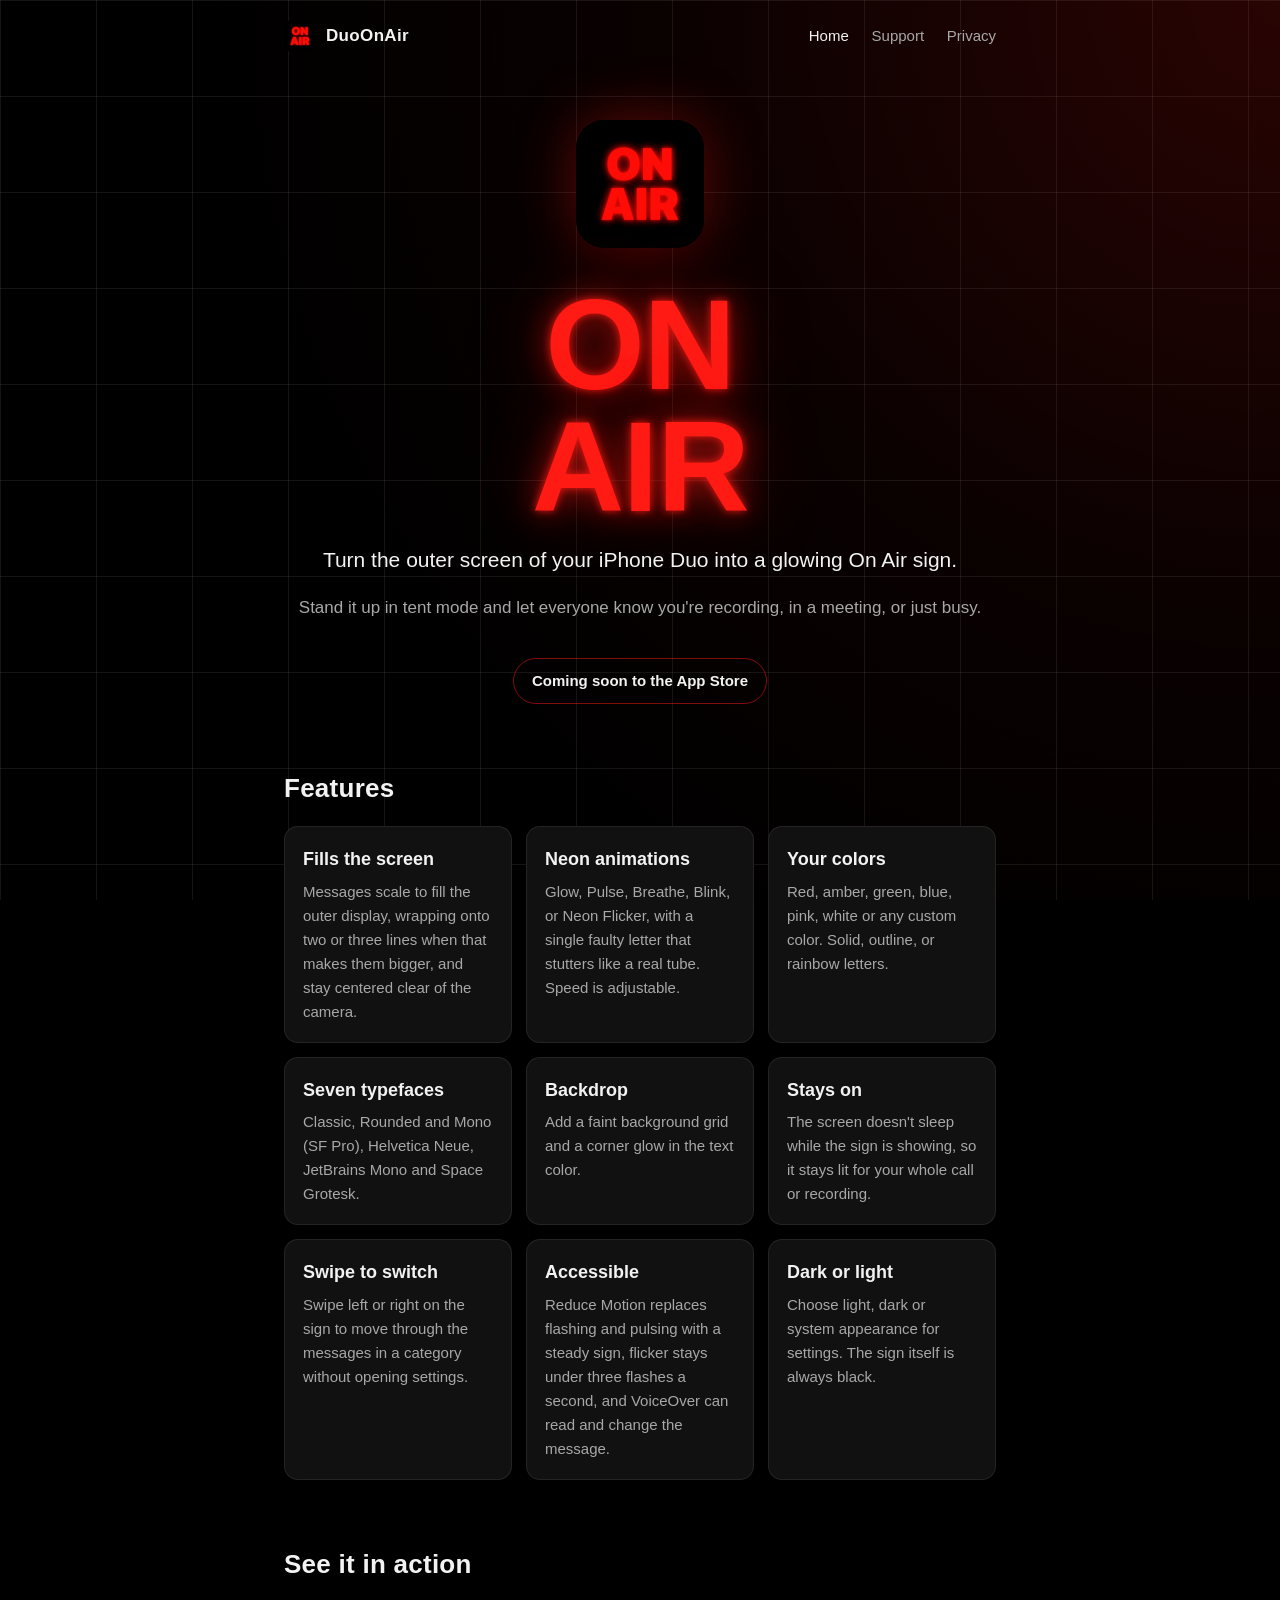
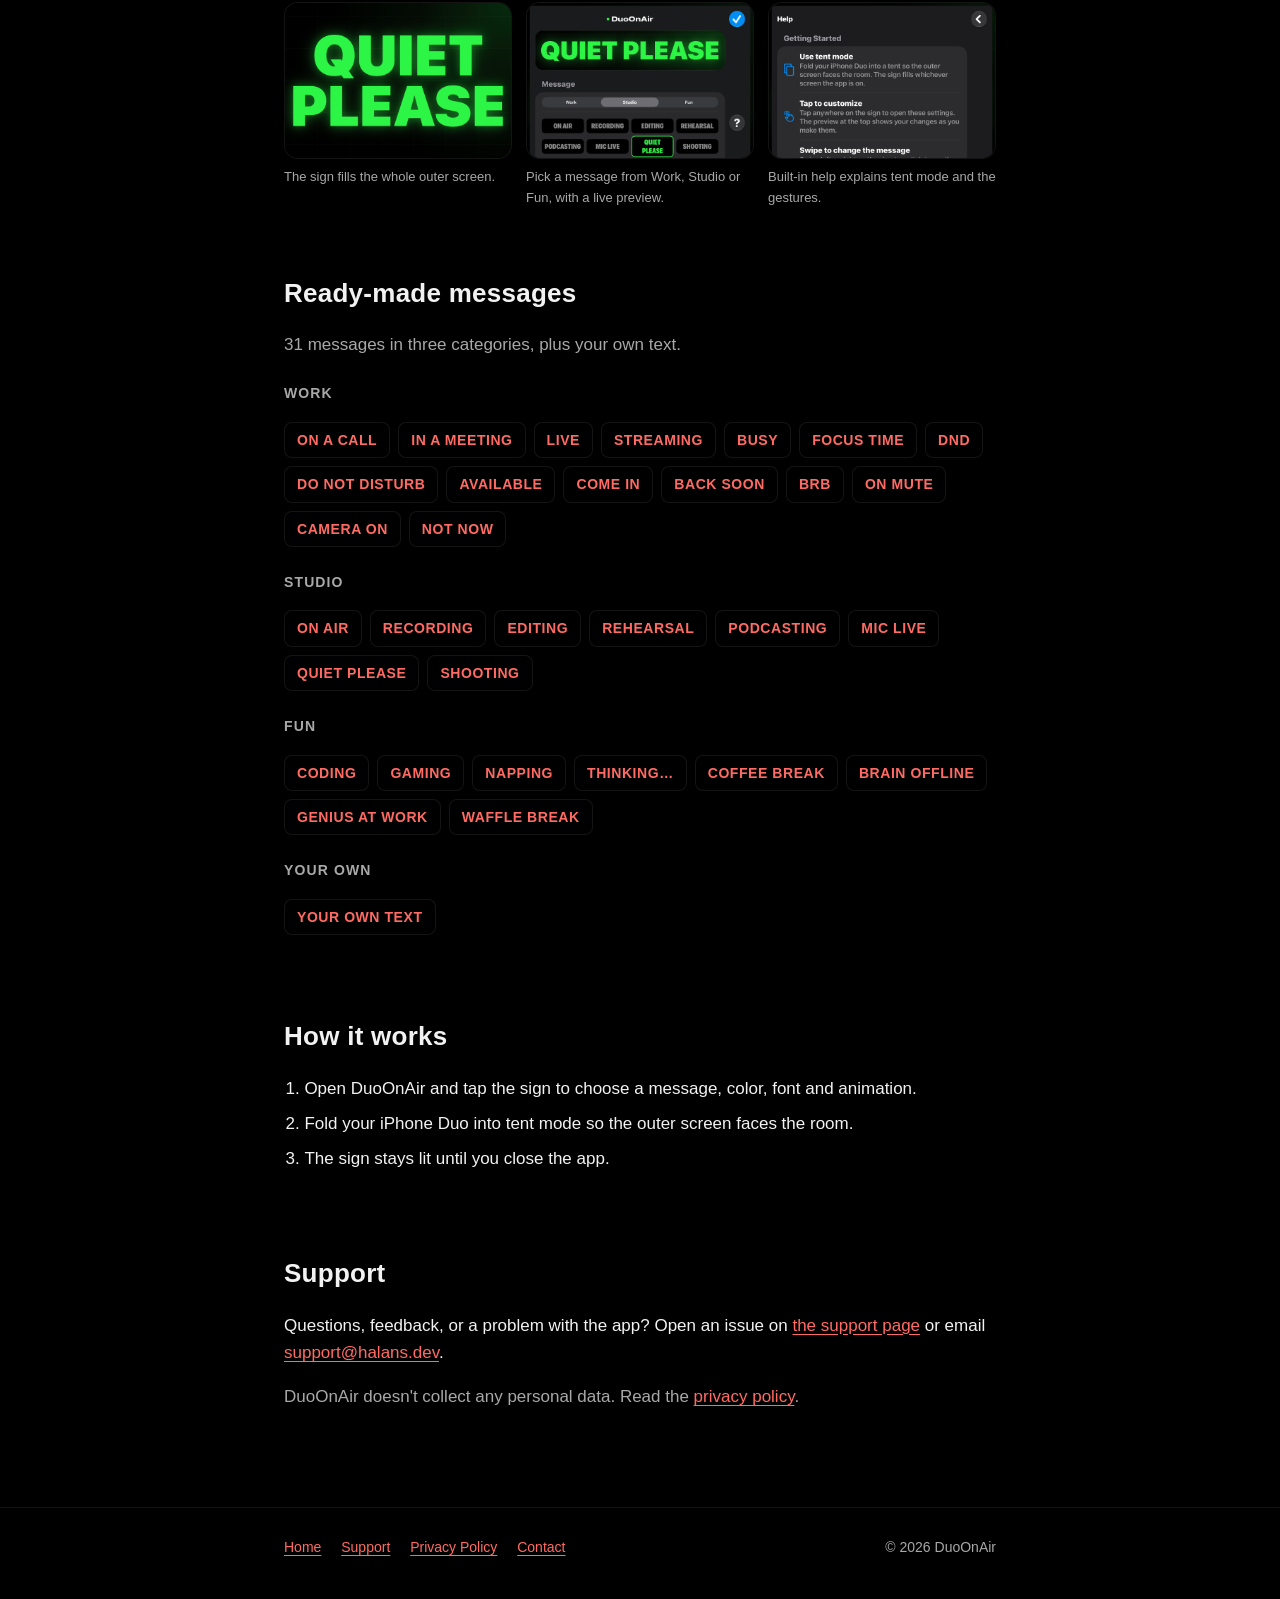
==== index.html @ 3739d33f "Implement lightbox feature for screenshot previews and enhance screenshot display with buttons" ====
<!doctype html>
<html lang="en">
<head>
  <meta charset="utf-8">
  <meta name="viewport" content="width=device-width, initial-scale=1">
  <title>DuoOnAir — An On Air sign for iPhone Duo</title>
  <meta name="description" content="DuoOnAir turns the outer screen of iPhone Duo into a glowing On Air sign. Stand it up in tent mode and let people know you're recording, in a meeting, or busy.">
  <meta name="theme-color" content="#000000">
  <link rel="icon" type="image/png" href="assets/favicon.png">
  <link rel="apple-touch-icon" href="assets/apple-touch-icon.png">
  <link rel="stylesheet" href="assets/style.css">
</head>
<body>
  <header class="site-header">
    <div class="wrap">
      <a class="brand" href="./"><img src="assets/favicon.png" alt="" width="32" height="32">DuoOnAir</a>
      <nav aria-label="Main">
        <a href="./" aria-current="page">Home</a>
        <a href="support.html">Support</a>
        <a href="privacy.html">Privacy</a>
      </nav>
    </div>
  </header>

  <main>
    <div class="wrap">
      <section class="hero">
        <img class="app-icon" src="assets/icon-512.png" alt="DuoOnAir app icon" width="128" height="128">
        <h1 class="neon" aria-label="On Air">ON<br>AIR</h1>
        <p class="tagline">Turn the outer screen of your iPhone Duo into a glowing On Air sign.</p>
        <p class="subtle">Stand it up in tent mode and let everyone know you're recording, in a meeting, or just busy.</p>
        <span class="badge">Coming soon to the App Store</span>
      </section>

      <section aria-labelledby="features">
        <h2 id="features">Features</h2>
        <ul class="features">
          <li>
            <h3>Fills the screen</h3>
            <p>Messages scale to fill the outer display, wrapping onto two or three lines when that makes them bigger, and stay centered clear of the camera.</p>
          </li>
          <li>
            <h3>Neon animations</h3>
            <p>Glow, Pulse, Breathe, Blink, or Neon Flicker, with a single faulty letter that stutters like a real tube. Speed is adjustable.</p>
          </li>
          <li>
            <h3>Your colors</h3>
            <p>Red, amber, green, blue, pink, white or any custom color. Solid, outline, or rainbow letters.</p>
          </li>
          <li>
            <h3>Seven typefaces</h3>
            <p>Classic, Rounded and Mono (SF Pro), Helvetica Neue, JetBrains Mono and Space Grotesk.</p>
          </li>
          <li>
            <h3>Backdrop</h3>
            <p>Add a faint background grid and a corner glow in the text color.</p>
          </li>
          <li>
            <h3>Stays on</h3>
            <p>The screen doesn't sleep while the sign is showing, so it stays lit for your whole call or recording.</p>
          </li>
          <li>
            <h3>Swipe to switch</h3>
            <p>Swipe left or right on the sign to move through the messages in a category without opening settings.</p>
          </li>
          <li>
            <h3>Accessible</h3>
            <p>Reduce Motion replaces flashing and pulsing with a steady sign, flicker stays under three flashes a second, and VoiceOver can read and change the message.</p>
          </li>
          <li>
            <h3>Dark or light</h3>
            <p>Choose light, dark or system appearance for settings. The sign itself is always black.</p>
          </li>
        </ul>
      </section>

      <section aria-labelledby="screenshots">
        <h2 id="screenshots">See it in action</h2>
        <div class="shots">
          <figure>
            <button type="button" class="shot-btn" aria-label="Enlarge screenshot"><img src="assets/screenshot-sign.jpg" alt="The QUIET PLEASE message in glowing green letters on a black screen with a faint grid, filling the whole display." width="1280" height="880"></button>
            <figcaption>The sign fills the whole outer screen.</figcaption>
          </figure>
          <figure>
            <button type="button" class="shot-btn" aria-label="Enlarge screenshot"><img src="assets/screenshot-settings.jpg" alt="The DuoOnAir settings sheet with a live preview of QUIET PLEASE and the Work, Studio and Fun message categories." width="1280" height="880" loading="lazy"></button>
            <figcaption>Pick a message from Work, Studio or Fun, with a live preview.</figcaption>
          </figure>
          <figure>
            <button type="button" class="shot-btn" aria-label="Enlarge screenshot"><img src="assets/screenshot-help.jpg" alt="The DuoOnAir Help screen explaining tent mode, tap to customize, and swipe to change the message." width="1280" height="880" loading="lazy"></button>
            <figcaption>Built-in help explains tent mode and the gestures.</figcaption>
          </figure>
        </div>
      </section>

      <section aria-labelledby="messages">
        <h2 id="messages">Ready-made messages</h2>
        <p class="subtle">31 messages in three categories, plus your own text.</p>

        <h3 class="msg-group">Work</h3>
        <ul class="messages">
          <li>ON A CALL</li><li>IN A MEETING</li><li>LIVE</li><li>STREAMING</li><li>BUSY</li><li>FOCUS TIME</li><li>DND</li><li>DO NOT DISTURB</li><li>AVAILABLE</li><li>COME IN</li><li>BACK SOON</li><li>BRB</li><li>ON MUTE</li><li>CAMERA ON</li><li>NOT NOW</li>
        </ul>

        <h3 class="msg-group">Studio</h3>
        <ul class="messages">
          <li>ON AIR</li><li>RECORDING</li><li>EDITING</li><li>REHEARSAL</li><li>PODCASTING</li><li>MIC LIVE</li><li>QUIET PLEASE</li><li>SHOOTING</li>
        </ul>

        <h3 class="msg-group">Fun</h3>
        <ul class="messages">
          <li>CODING</li><li>GAMING</li><li>NAPPING</li><li>THINKING…</li><li>COFFEE BREAK</li><li>BRAIN OFFLINE</li><li>GENIUS AT WORK</li><li>WAFFLE BREAK</li>
        </ul>

        <h3 class="msg-group">Your own</h3>
        <ul class="messages">
          <li>YOUR OWN TEXT</li>
        </ul>
      </section>

      <section aria-labelledby="how">
        <h2 id="how">How it works</h2>
        <ol class="steps">
          <li>Open DuoOnAir and tap the sign to choose a message, color, font and animation.</li>
          <li>Fold your iPhone Duo into tent mode so the outer screen faces the room.</li>
          <li>The sign stays lit until you close the app.</li>
        </ol>
      </section>

      <section aria-labelledby="support">
        <h2 id="support">Support</h2>
        <p>Questions, feedback, or a problem with the app? Open an issue on <a href="support.html">the support page</a> or email <a href="mailto:support@halans.dev">support@halans.dev</a>.</p>
        <p class="subtle">DuoOnAir doesn't collect any personal data. Read the <a href="privacy.html">privacy policy</a>.</p>
      </section>
    </div>
  </main>

  <footer class="site-footer">
    <div class="wrap">
      <nav aria-label="Footer">
        <a href="./">Home</a>
        <a href="support.html">Support</a>
        <a href="privacy.html">Privacy Policy</a>
        <a href="mailto:support@halans.dev">Contact</a>
      </nav>
      <span>© 2026 DuoOnAir</span>
    </div>
  </footer>

  <dialog class="lightbox" aria-label="Screenshot preview">
    <button type="button" class="lightbox-close" aria-label="Close">&times;</button>
    <img src="" alt="">
    <p class="lightbox-caption"></p>
  </dialog>
  <script>
    (function () {
      var dlg = document.querySelector('.lightbox');
      if (!dlg || !dlg.showModal) return;
      var big = dlg.querySelector('img'), cap = dlg.querySelector('.lightbox-caption');
      document.querySelectorAll('.shot-btn').forEach(function (btn) {
        btn.addEventListener('click', function () {
          var img = btn.querySelector('img'), fc = btn.parentNode.querySelector('figcaption');
          big.src = img.currentSrc || img.src;
          big.alt = img.alt;
          cap.textContent = fc ? fc.textContent : '';
          dlg.showModal();
        });
      });
      // Click anywhere (backdrop, image, or close button) to dismiss; Esc works natively.
      dlg.addEventListener('click', function () { dlg.close(); });
    })();
  </script>
</body>
</html>
---- assets/style.css ----
/* DuoOnAir website — mirrors the app: true black, neon red, faint grid. */

:root {
  --red: #ff1a14;
  --red-soft: #ff6b63;       /* Higher-contrast red for links and small text */
  --text: #f2f2f2;
  --text-dim: #a8a8a8;
  --panel: #111;
  --line: rgba(255, 255, 255, 0.08);
  --max: 760px;
  color-scheme: dark;
}

* { box-sizing: border-box; }

html { -webkit-text-size-adjust: 100%; }

body {
  margin: 0;
  background-color: #000;
  /* Faint 96px grid plus a subtle red glow from the top-right corner. */
  background-image:
    radial-gradient(circle at 100% 0%, rgba(255, 26, 20, 0.16), rgba(255, 26, 20, 0.04) 40%, transparent 70%),
    linear-gradient(var(--line) 1px, transparent 1px),
    linear-gradient(90deg, var(--line) 1px, transparent 1px);
  background-size: 100% 100%, 96px 96px, 96px 96px;
  background-attachment: fixed;
  color: var(--text);
  font: 17px/1.6 -apple-system, BlinkMacSystemFont, "SF Pro Text", "Helvetica Neue", Helvetica, Arial, sans-serif;
}

a { color: var(--red-soft); text-underline-offset: 3px; }
a:hover { color: #fff; }
a:focus-visible { outline: 2px solid var(--red-soft); outline-offset: 3px; border-radius: 4px; }

.wrap { max-width: var(--max); margin: 0 auto; padding: 0 24px; }

/* Header */
.site-header { padding: 20px 0; }
.site-header .wrap { display: flex; align-items: center; justify-content: space-between; gap: 16px; }
.brand { display: flex; align-items: center; gap: 10px; color: var(--text); text-decoration: none; font-weight: 700; letter-spacing: 0.02em; }
.brand img { width: 32px; height: 32px; border-radius: 8px; }
.site-header nav a { margin-left: 18px; color: var(--text-dim); text-decoration: none; font-size: 15px; }
.site-header nav a:hover, .site-header nav a[aria-current="page"] { color: var(--text); }

/* Hero */
.hero { text-align: center; padding: 48px 0 32px; }
.hero .app-icon { width: 128px; height: 128px; border-radius: 28px; box-shadow: 0 0 60px rgba(255, 26, 20, 0.35); }
.neon {
  margin: 28px 0 8px;
  font-size: clamp(64px, 16vw, 128px);
  line-height: 0.95;
  font-weight: 900;
  letter-spacing: -0.01em;
  color: var(--red);
  text-shadow: 0 0 8px rgba(255, 26, 20, 0.9), 0 0 32px rgba(255, 26, 20, 0.6), 0 0 80px rgba(255, 26, 20, 0.35);
  animation: glow 4s ease-in-out infinite;
}
@keyframes glow {
  0%, 100% { text-shadow: 0 0 8px rgba(255, 26, 20, 0.9), 0 0 32px rgba(255, 26, 20, 0.6), 0 0 80px rgba(255, 26, 20, 0.35); }
  50% { text-shadow: 0 0 4px rgba(255, 26, 20, 0.7), 0 0 16px rgba(255, 26, 20, 0.35), 0 0 40px rgba(255, 26, 20, 0.15); }
}
@media (prefers-reduced-motion: reduce) { .neon { animation: none; } }

.tagline { font-size: 21px; color: var(--text); margin: 16px auto 8px; max-width: 34em; }
.subtle { color: var(--text-dim); }

.badge {
  display: inline-block; margin-top: 20px; padding: 10px 18px;
  border: 1px solid rgba(255, 26, 20, 0.5); border-radius: 999px;
  color: var(--text); font-weight: 600; font-size: 15px;
}

/* Sections */
section { padding: 32px 0; }
h2 { font-size: 26px; margin: 0 0 16px; letter-spacing: 0.01em; }
h3 { font-size: 18px; margin: 0 0 6px; }

.features { display: grid; grid-template-columns: repeat(auto-fit, minmax(210px, 1fr)); gap: 14px; padding: 0; margin: 0; list-style: none; }
.features li { background: var(--panel); border: 1px solid var(--line); border-radius: 14px; padding: 18px; }
.features p { margin: 0; color: var(--text-dim); font-size: 15px; }

.steps { padding-left: 1.2em; }
.steps li { margin-bottom: 8px; }

.messages { display: flex; flex-wrap: wrap; gap: 8px; padding: 0; list-style: none; }
.messages li {
  padding: 6px 12px; border-radius: 8px; background: #000; border: 1px solid var(--line);
  font-weight: 800; letter-spacing: 0.04em; font-size: 14px; color: var(--red-soft);
}

.msg-group { margin: 24px 0 10px; color: var(--text-dim); font-size: 14px; text-transform: uppercase; letter-spacing: 0.08em; }

/* Screenshots */
.shots { display: grid; grid-template-columns: repeat(3, 1fr); gap: 14px; margin: 0; }
.shots figure { margin: 0; }
.shots img { display: block; width: 100%; height: auto; border-radius: 14px; border: 1px solid var(--line); background: #000; }
.shots figcaption { margin-top: 8px; color: var(--text-dim); font-size: 13px; }
.shot-btn { display: block; width: 100%; padding: 0; margin: 0; border: 0; background: none; cursor: zoom-in; border-radius: 14px; }
.shot-btn:focus-visible { outline: 2px solid var(--red-soft); outline-offset: 3px; }
.shot-btn:hover img { border-color: rgba(255, 255, 255, 0.25); }

/* Lightbox */
.lightbox { max-width: 96vw; max-height: 96vh; padding: 0; border: 0; background: transparent; color: var(--text); text-align: center; overflow: visible; }
.lightbox::backdrop { background: rgba(0, 0, 0, 0.88); }
.lightbox img { display: block; max-width: 94vw; max-height: 82vh; width: auto; height: auto; margin: 0 auto; border-radius: 14px; border: 1px solid var(--line); cursor: zoom-out; }
.lightbox-caption { margin: 12px 0 0; color: var(--text-dim); font-size: 14px; }
.lightbox-close { position: absolute; top: -14px; right: -6px; width: 36px; height: 36px; border-radius: 50%; border: 1px solid var(--line); background: var(--panel); color: var(--text); font-size: 22px; line-height: 1; cursor: pointer; }
.lightbox-close:focus-visible { outline: 2px solid var(--red-soft); outline-offset: 2px; }
@media (max-width: 700px) { .shots { grid-template-columns: 1fr; } }

/* Privacy page */
.legal { padding-top: 24px; }
.legal h1 { font-size: 36px; margin: 8px 0 4px; }
.legal h2 { font-size: 21px; margin-top: 32px; }
.summary { background: var(--panel); border: 1px solid var(--line); border-left: 3px solid var(--red); border-radius: 10px; padding: 16px 18px; }

/* Button link */
.button {
  display: inline-block; padding: 10px 20px; border-radius: 999px;
  background: var(--red); color: #000; font-weight: 700; text-decoration: none;
}
.button:hover { background: #fff; color: #000; }
.button:focus-visible { outline: 2px solid var(--red-soft); outline-offset: 3px; }

/* Footer */
.site-footer { margin-top: 48px; padding: 28px 0 40px; border-top: 1px solid var(--line); color: var(--text-dim); font-size: 14px; }
.site-footer .wrap { display: flex; flex-wrap: wrap; justify-content: space-between; gap: 12px; }
.site-footer nav a { margin-right: 16px; }
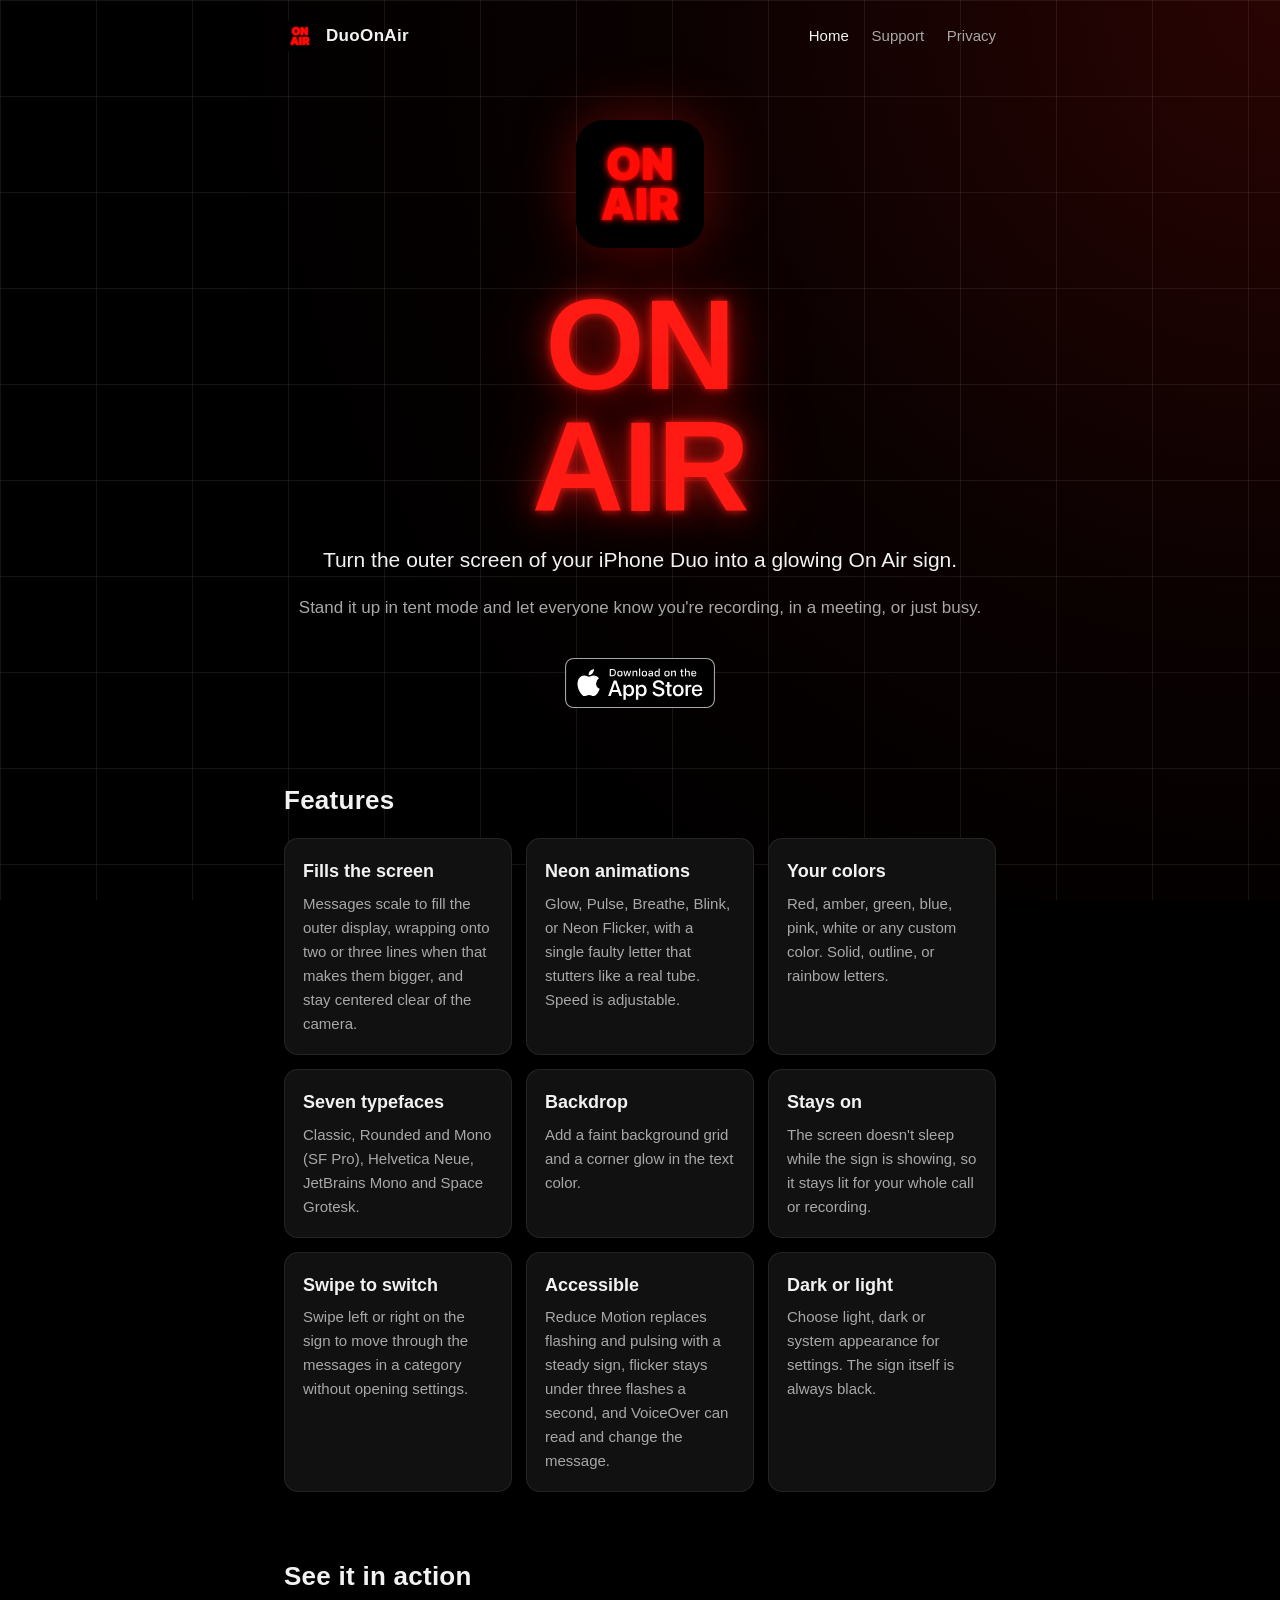
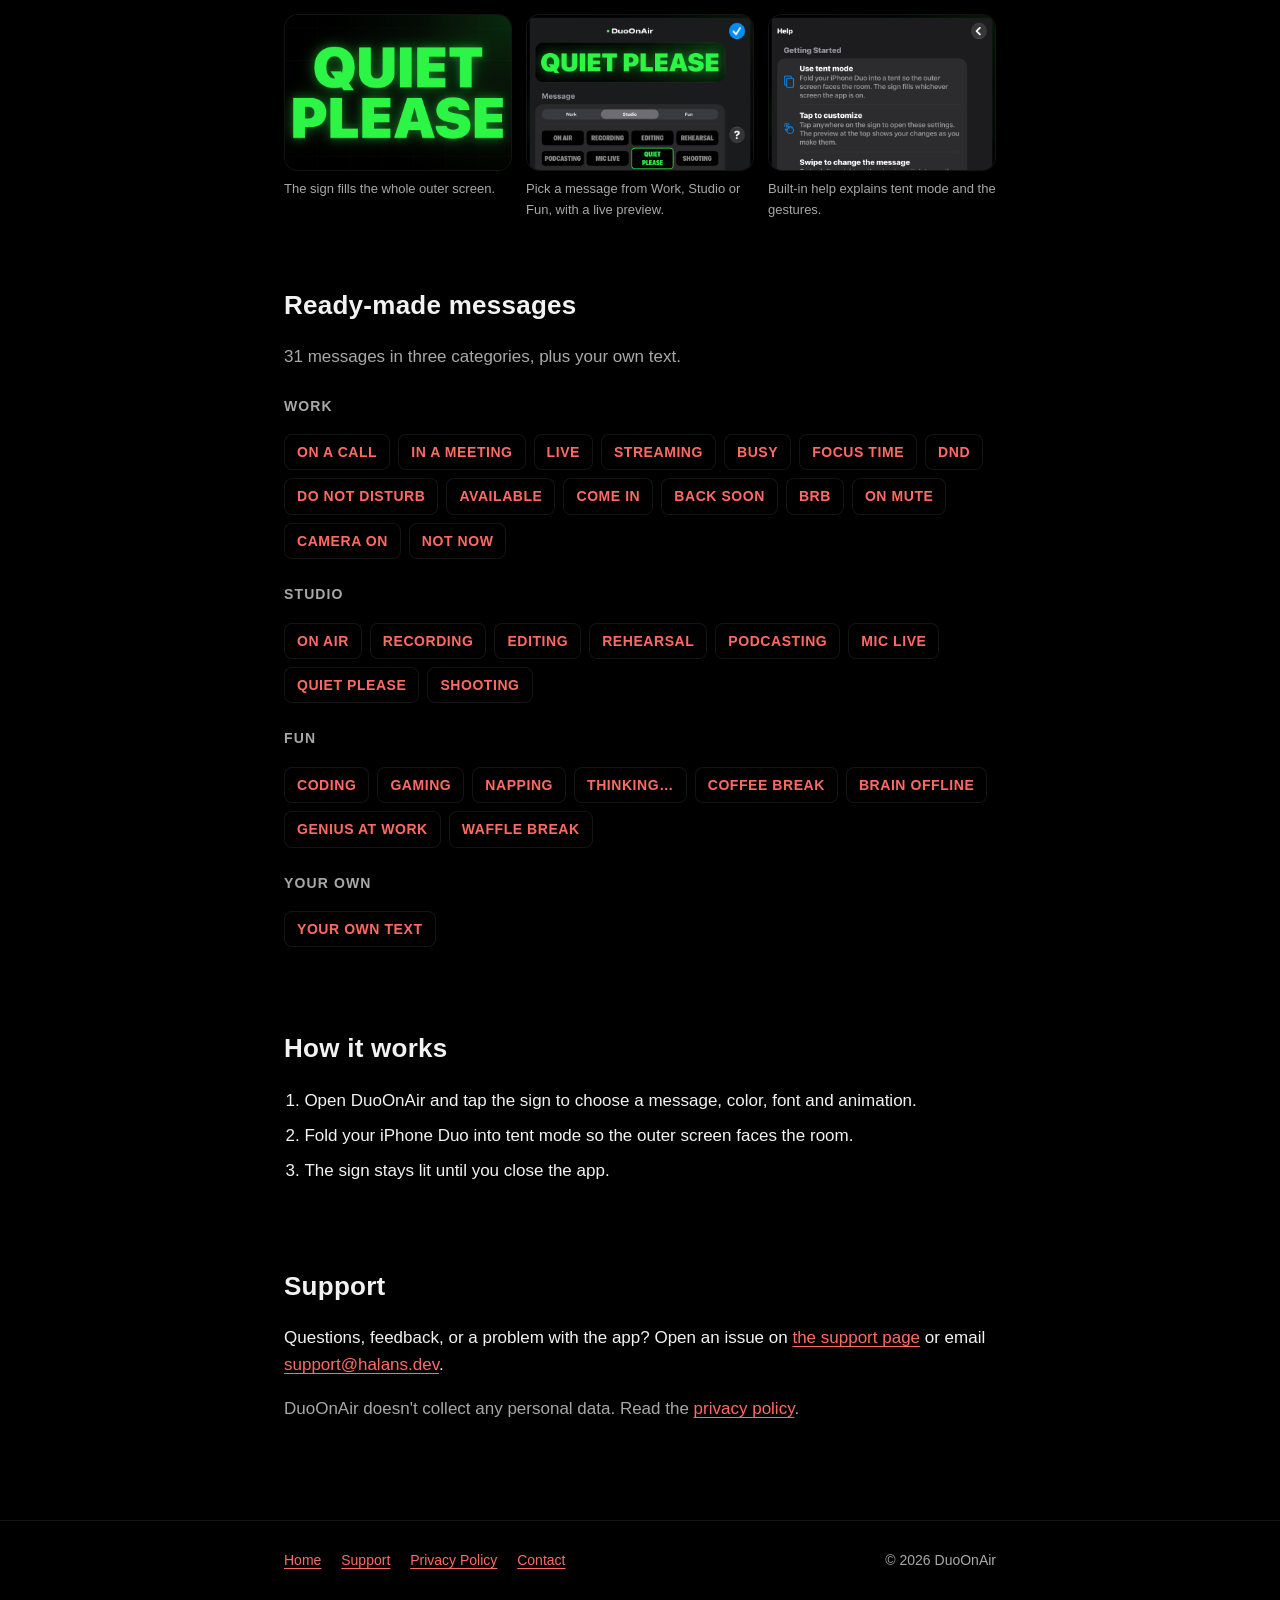
==== commit d60e5cab: "Update App Store badge to official link and style - Changed the "Coming soon to the App Store" badge" ====
--- a/index.html
+++ b/index.html
@@ -29,7 +29,7 @@
         <h1 class="neon" aria-label="On Air">ON<br>AIR</h1>
         <p class="tagline">Turn the outer screen of your iPhone Duo into a glowing On Air sign.</p>
         <p class="subtle">Stand it up in tent mode and let everyone know you're recording, in a meeting, or just busy.</p>
-        <span class="badge">Coming soon to the App Store</span>
+        <a class="app-store" href="https://apps.apple.com/us/app/duoonair/id6833641045"><img src="assets/app-store-badge.svg" alt="Download on the App Store" width="150" height="50"></a>
       </section>
 
       <section aria-labelledby="features">
--- a/assets/style.css
+++ b/assets/style.css
@@ -65,11 +65,9 @@
 .tagline { font-size: 21px; color: var(--text); margin: 16px auto 8px; max-width: 34em; }
 .subtle { color: var(--text-dim); }
 
-.badge {
-  display: inline-block; margin-top: 20px; padding: 10px 18px;
-  border: 1px solid rgba(255, 26, 20, 0.5); border-radius: 999px;
-  color: var(--text); font-weight: 600; font-size: 15px;
-}
+.app-store { display: inline-block; margin-top: 20px; line-height: 0; }
+.app-store img { display: block; height: 50px; width: auto; }
+.app-store:focus-visible { outline: 2px solid var(--red-soft); outline-offset: 4px; border-radius: 8px; }
 
 /* Sections */
 section { padding: 32px 0; }
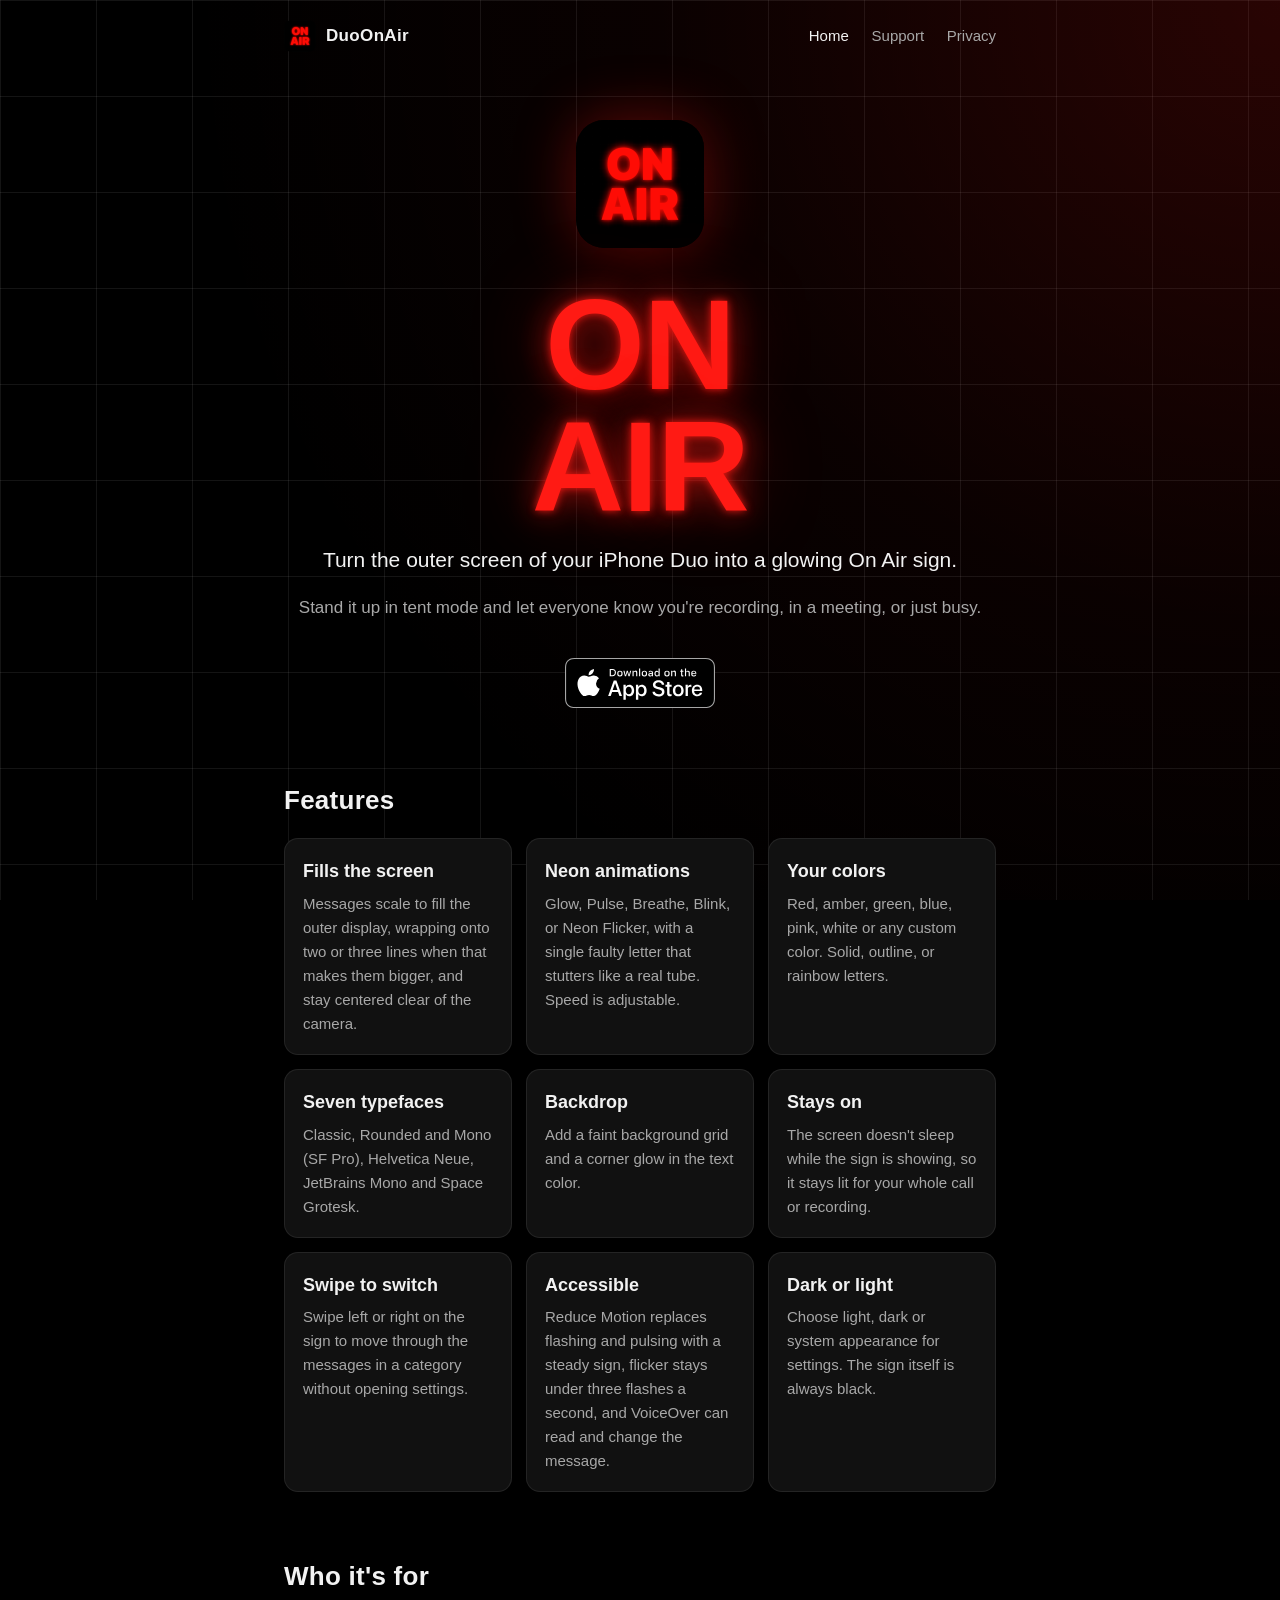
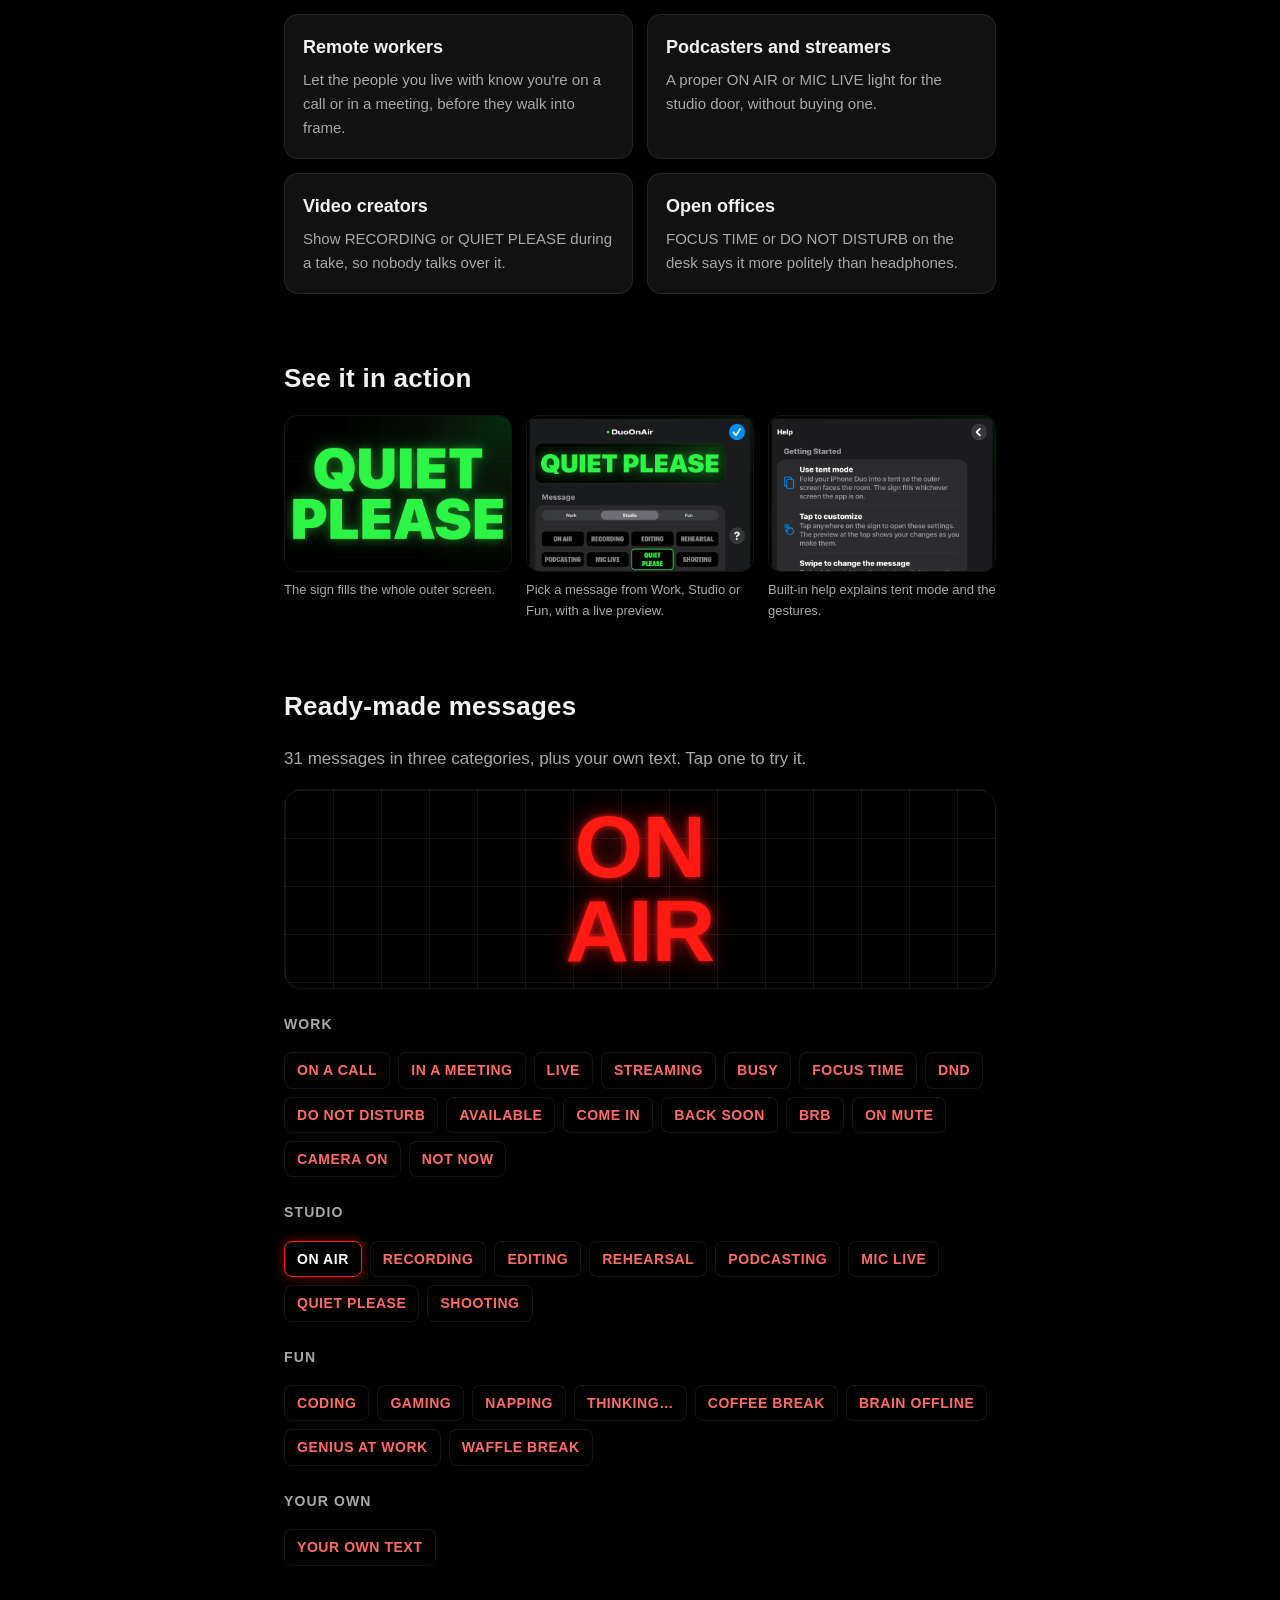
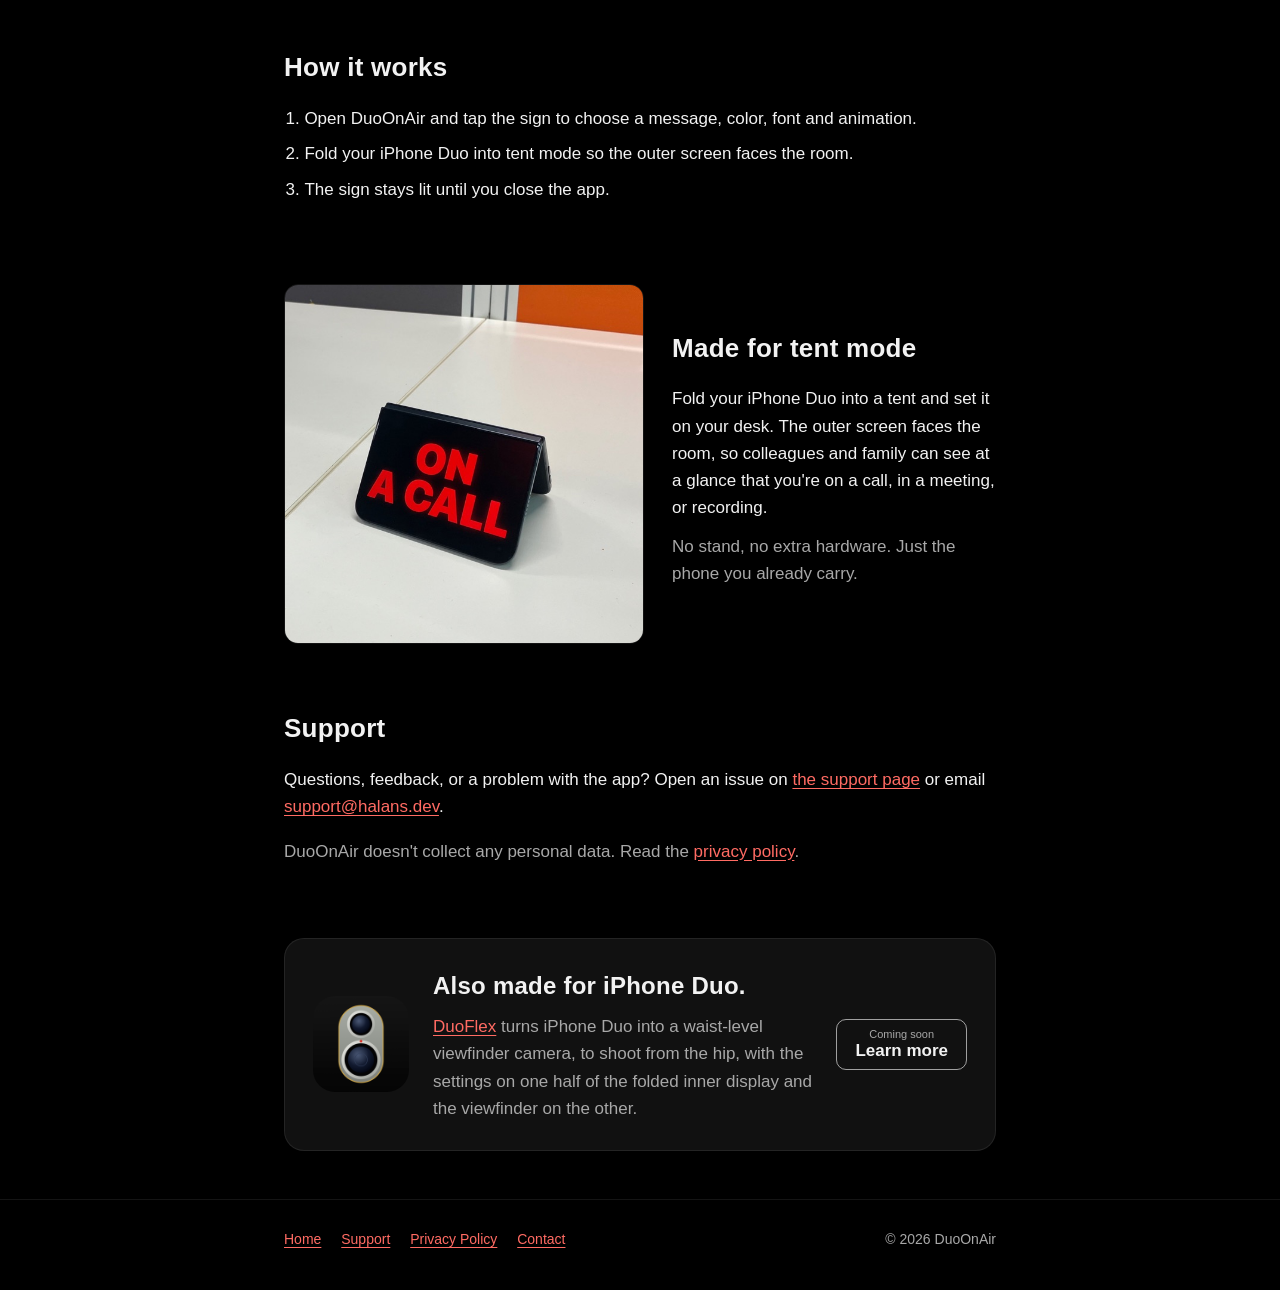
==== commit f2e4193e: "Add assets and enhance HTML metadata for improved sharing and presentation" ====
--- a/index.html
+++ b/index.html
@@ -6,6 +6,18 @@
   <title>DuoOnAir — An On Air sign for iPhone Duo</title>
   <meta name="description" content="DuoOnAir turns the outer screen of iPhone Duo into a glowing On Air sign. Stand it up in tent mode and let people know you're recording, in a meeting, or busy.">
   <meta name="theme-color" content="#000000">
+  <link rel="canonical" href="https://halans.github.io/duo-on-air/">
+  <!-- Link previews (Messages, Slack, social media) -->
+  <meta property="og:type" content="website">
+  <meta property="og:site_name" content="DuoOnAir">
+  <meta property="og:title" content="DuoOnAir — An On Air sign for iPhone Duo">
+  <meta property="og:description" content="DuoOnAir turns the outer screen of iPhone Duo into a glowing On Air sign. Stand it up in tent mode and let people know you're recording, in a meeting, or busy.">
+  <meta property="og:url" content="https://halans.github.io/duo-on-air/">
+  <meta property="og:image" content="https://halans.github.io/duo-on-air/assets/og-image.jpg">
+  <meta property="og:image:width" content="1200">
+  <meta property="og:image:height" content="630">
+  <meta property="og:image:alt" content="An iPhone Duo folded into a tent on a desk, its outer screen showing ON A CALL in red.">
+  <meta name="twitter:card" content="summary_large_image">
   <link rel="icon" type="image/png" href="assets/favicon.png">
   <link rel="apple-touch-icon" href="assets/apple-touch-icon.png">
   <link rel="stylesheet" href="assets/style.css">
@@ -74,6 +86,28 @@
         </ul>
       </section>
 
+      <section aria-labelledby="audience">
+        <h2 id="audience">Who it's for</h2>
+        <ul class="features audience">
+          <li>
+            <h3>Remote workers</h3>
+            <p>Let the people you live with know you're on a call or in a meeting, before they walk into frame.</p>
+          </li>
+          <li>
+            <h3>Podcasters and streamers</h3>
+            <p>A proper ON AIR or MIC LIVE light for the studio door, without buying one.</p>
+          </li>
+          <li>
+            <h3>Video creators</h3>
+            <p>Show RECORDING or QUIET PLEASE during a take, so nobody talks over it.</p>
+          </li>
+          <li>
+            <h3>Open offices</h3>
+            <p>FOCUS TIME or DO NOT DISTURB on the desk says it more politely than headphones.</p>
+          </li>
+        </ul>
+      </section>
+
       <section aria-labelledby="screenshots">
         <h2 id="screenshots">See it in action</h2>
         <div class="shots">
@@ -94,7 +128,11 @@
 
       <section aria-labelledby="messages">
         <h2 id="messages">Ready-made messages</h2>
-        <p class="subtle">31 messages in three categories, plus your own text.</p>
+        <p class="subtle">31 messages in three categories, plus your own text. <span class="try-hint" hidden>Tap one to try it.</span></p>
+
+        <div class="sign-preview" hidden>
+          <p class="sign-text" aria-live="polite">ON AIR</p>
+        </div>
 
         <h3 class="msg-group">Work</h3>
         <ul class="messages">
@@ -126,10 +164,35 @@
         </ol>
       </section>
 
+      <section class="in-use" aria-labelledby="in-use">
+        <figure class="photo">
+          <img src="assets/photo-desk.jpg"
+               srcset="assets/photo-desk-600.jpg 600w, assets/photo-desk.jpg 1200w"
+               sizes="(max-width: 700px) calc(100vw - 48px), 360px"
+               alt="An iPhone Duo folded into a tent on a white office desk, its outer screen showing ON A CALL in bright red letters."
+               width="1200" height="1200" loading="lazy">
+        </figure>
+        <div>
+          <h2 id="in-use">Made for tent mode</h2>
+          <p>Fold your iPhone Duo into a tent and set it on your desk. The outer screen faces the room, so colleagues and family can see at a glance that you're on a call, in a meeting, or recording.</p>
+          <p class="subtle">No stand, no extra hardware. Just the phone you already carry.</p>
+        </div>
+      </section>
+
       <section aria-labelledby="support">
         <h2 id="support">Support</h2>
         <p>Questions, feedback, or a problem with the app? Open an issue on <a href="support.html">the support page</a> or email <a href="mailto:support@halans.dev">support@halans.dev</a>.</p>
         <p class="subtle">DuoOnAir doesn't collect any personal data. Read the <a href="privacy.html">privacy policy</a>.</p>
+      </section>
+
+      <!-- Cross-promotion, matching the DuoOnAir card on the DuoFlex site. -->
+      <section class="promo" aria-labelledby="more-apps">
+        <img class="promo-icon" src="assets/duoflex-icon.png" alt="DuoFlex app icon: a twin-lens reflex camera" width="112" height="112" loading="lazy">
+        <div class="promo-body">
+          <h2 id="more-apps">Also made for iPhone Duo.</h2>
+          <p><a href="https://halans.github.io/DuoFlex/">DuoFlex</a> turns iPhone Duo into a waist-level viewfinder camera, to shoot from the hip, with the settings on one half of the folded inner display and the viewfinder on the other.</p>
+        </div>
+        <a class="promo-cta" href="https://halans.github.io/DuoFlex/"><small>Coming soon</small><span>Learn more</span></a>
       </section>
     </div>
   </main>
@@ -168,6 +231,68 @@
       // Click anywhere (backdrop, image, or close button) to dismiss; Esc works natively.
       dlg.addEventListener('click', function () { dlg.close(); });
     })();
+
+    // Message tiles: tap one to show it on the sign preview, like the app.
+    (function () {
+      var preview = document.querySelector('.sign-preview');
+      var sign = preview && preview.querySelector('.sign-text');
+      if (!sign) return;
+
+      // Split words into one or two lines, keeping the longer line as short as possible.
+      function lines(text) {
+        var words = text.split(' ');
+        if (words.length < 2) return [text];
+        var best = [text], bestLen = text.length;
+        for (var i = 1; i < words.length; i++) {
+          var a = words.slice(0, i).join(' '), b = words.slice(i).join(' ');
+          var len = Math.max(a.length, b.length);
+          if (len < bestLen) { best = [a, b]; bestLen = len; }
+        }
+        return best;
+      }
+
+      function show(text) {
+        var parts = lines(text);
+        sign.textContent = '';
+        parts.forEach(function (line, i) {
+          if (i) sign.appendChild(document.createElement('br'));
+          sign.appendChild(document.createTextNode(line));
+        });
+        sign.setAttribute('aria-label', text);
+        // Fit the longest line to the preview's width.
+        var longest = Math.max.apply(null, parts.map(function (l) { return l.length; }));
+        var size = Math.min(88, (preview.clientWidth - 48) / (longest * 0.7));
+        sign.style.fontSize = Math.max(28, size) + 'px';
+      }
+
+      var tiles = document.querySelectorAll('.messages li');
+      tiles.forEach(function (li) {
+        var text = li.textContent.trim();
+        if (text === 'YOUR OWN TEXT') return;
+        var btn = document.createElement('button');
+        btn.type = 'button';
+        btn.className = 'msg-btn';
+        btn.textContent = text;
+        btn.setAttribute('aria-pressed', text === 'ON AIR' ? 'true' : 'false');
+        btn.addEventListener('click', function () {
+          document.querySelectorAll('.msg-btn[aria-pressed="true"]').forEach(function (b) {
+            b.setAttribute('aria-pressed', 'false');
+          });
+          btn.setAttribute('aria-pressed', 'true');
+          show(text);
+        });
+        li.textContent = '';
+        li.appendChild(btn);
+      });
+
+      preview.hidden = false;
+      document.querySelector('.try-hint').hidden = false;
+      show('ON AIR');
+      window.addEventListener('resize', function () {
+        var current = document.querySelector('.msg-btn[aria-pressed="true"]');
+        if (current) show(current.textContent);
+      });
+    })();
   </script>
 </body>
 </html>
--- a/assets/style.css
+++ b/assets/style.css
@@ -87,7 +87,42 @@
   font-weight: 800; letter-spacing: 0.04em; font-size: 14px; color: var(--red-soft);
 }
 
+/* Message tiles become buttons (via script) that drive the sign preview. */
+.messages li:has(.msg-btn) { padding: 0; }
+.msg-btn {
+  padding: 6px 12px; border: 0; border-radius: 8px; background: none; cursor: pointer;
+  font: inherit; letter-spacing: inherit; color: inherit;
+}
+.msg-btn:hover { color: #fff; }
+.msg-btn:focus-visible { outline: 2px solid var(--red-soft); outline-offset: 2px; }
+.messages li:has(.msg-btn[aria-pressed="true"]) { border-color: var(--red); box-shadow: 0 0 12px rgba(255, 26, 20, 0.45); }
+.msg-btn[aria-pressed="true"] { color: #fff; }
+
+/* A small sign, styled like the app, showing the chosen message. */
+.sign-preview {
+  display: flex; align-items: center; justify-content: center;
+  height: 200px; margin: 16px 0 8px; padding: 0 24px;
+  background-color: #000;
+  background-image:
+    linear-gradient(var(--line) 1px, transparent 1px),
+    linear-gradient(90deg, var(--line) 1px, transparent 1px);
+  background-size: 48px 48px;
+  border: 1px solid var(--line); border-radius: 18px; overflow: hidden;
+}
+.sign-text {
+  margin: 0; text-align: center; font-weight: 900; line-height: 0.95; letter-spacing: -0.01em;
+  color: var(--red);
+  text-shadow: 0 0 6px rgba(255, 26, 20, 0.9), 0 0 24px rgba(255, 26, 20, 0.55);
+}
+
 .msg-group { margin: 24px 0 10px; color: var(--text-dim); font-size: 14px; text-transform: uppercase; letter-spacing: 0.08em; }
+
+/* In use: desk photo beside a short explanation */
+.in-use { display: grid; grid-template-columns: 360px 1fr; gap: 28px; align-items: center; }
+.in-use .photo { margin: 0; }
+.in-use .photo img { display: block; width: 100%; height: auto; border-radius: 14px; border: 1px solid var(--line); }
+.in-use p { margin: 0 0 12px; }
+@media (max-width: 700px) { .in-use { grid-template-columns: 1fr; gap: 20px; } }
 
 /* Screenshots */
 .shots { display: grid; grid-template-columns: repeat(3, 1fr); gap: 14px; margin: 0; }
@@ -125,3 +160,30 @@
 .site-footer { margin-top: 48px; padding: 28px 0 40px; border-top: 1px solid var(--line); color: var(--text-dim); font-size: 14px; }
 .site-footer .wrap { display: flex; flex-wrap: wrap; justify-content: space-between; gap: 12px; }
 .site-footer nav a { margin-right: 16px; }
+
+/* Four audience cards read best as a 2×2 grid. */
+.features.audience { grid-template-columns: repeat(2, 1fr); }
+@media (max-width: 520px) { .features.audience { grid-template-columns: 1fr; } }
+
+/* Cross-promotion card for other iPhone Duo apps */
+.promo {
+  display: grid; grid-template-columns: auto 1fr auto; gap: 24px; align-items: center;
+  margin: 24px 0 8px; padding: 28px;
+  background: var(--panel); border: 1px solid var(--line); border-radius: 20px;
+}
+.promo-icon { width: 96px; height: 96px; border-radius: 22px; }
+.promo h2 { font-size: 24px; margin: 0 0 8px; }
+.promo p { margin: 0; color: var(--text-dim); }
+.promo-cta {
+  display: flex; flex-direction: column; align-items: center; padding: 8px 18px;
+  border: 1px solid rgba(255, 255, 255, 0.6); border-radius: 10px;
+  color: var(--text); text-decoration: none; line-height: 1.2; white-space: nowrap;
+}
+.promo-cta small { font-size: 11px; color: var(--text-dim); }
+.promo-cta span { font-size: 17px; font-weight: 600; }
+.promo-cta:hover { border-color: #fff; color: #fff; }
+@media (max-width: 640px) {
+  .promo { grid-template-columns: auto 1fr; padding: 20px; gap: 16px; }
+  .promo-icon { width: 72px; height: 72px; border-radius: 16px; }
+  .promo-cta { grid-column: 1 / -1; justify-self: start; }
+}
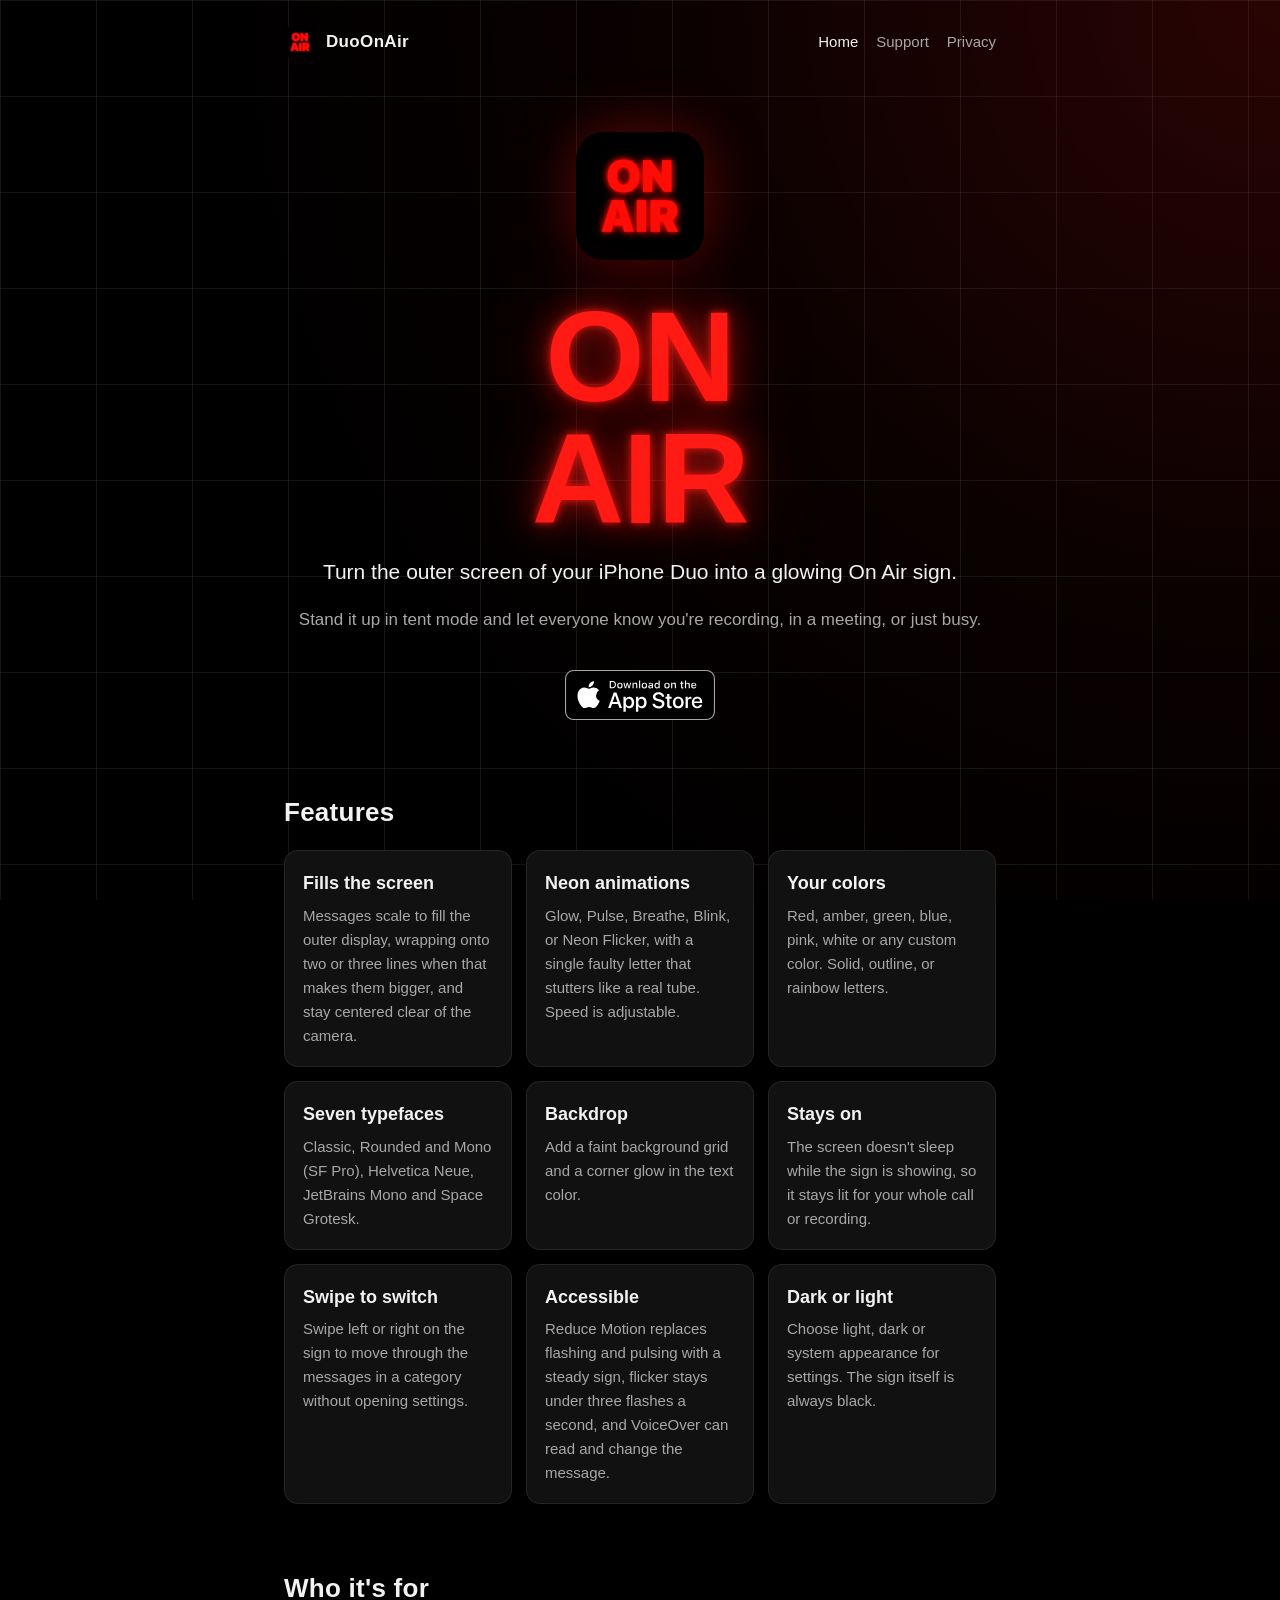
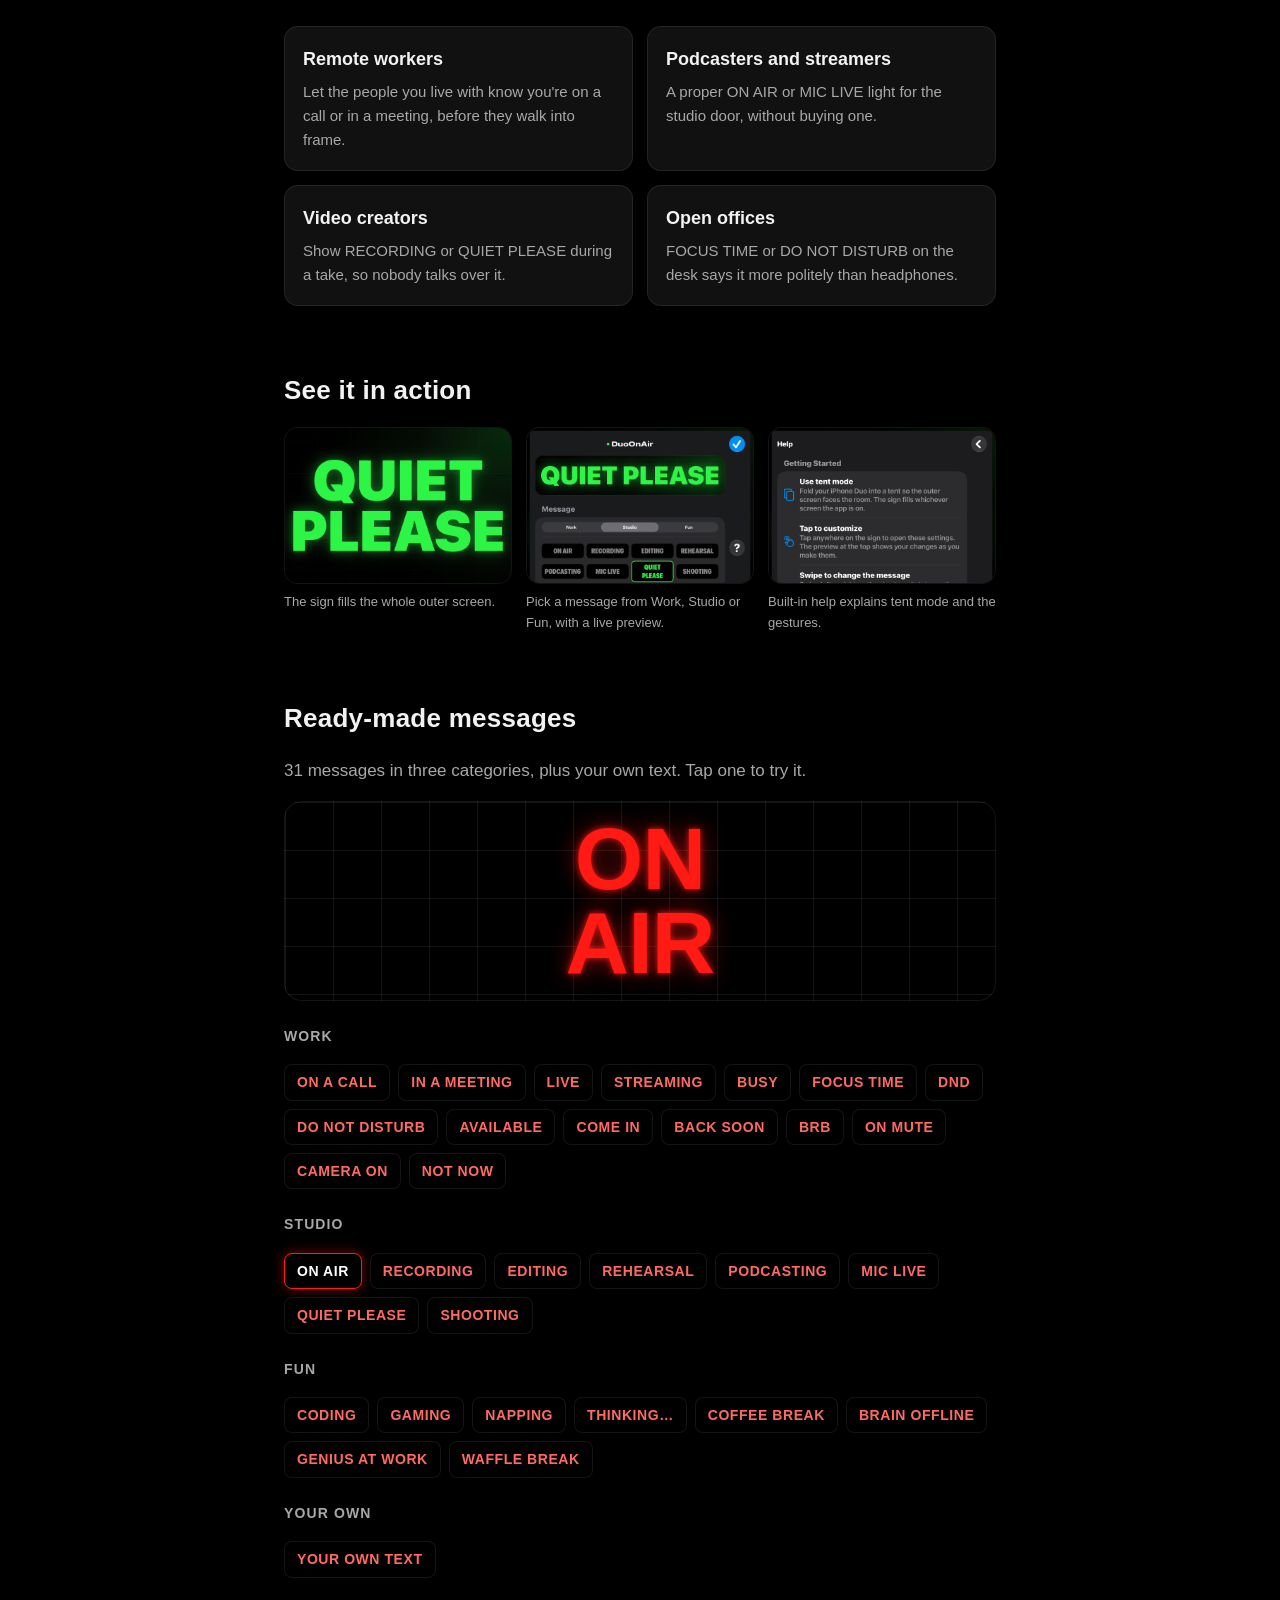
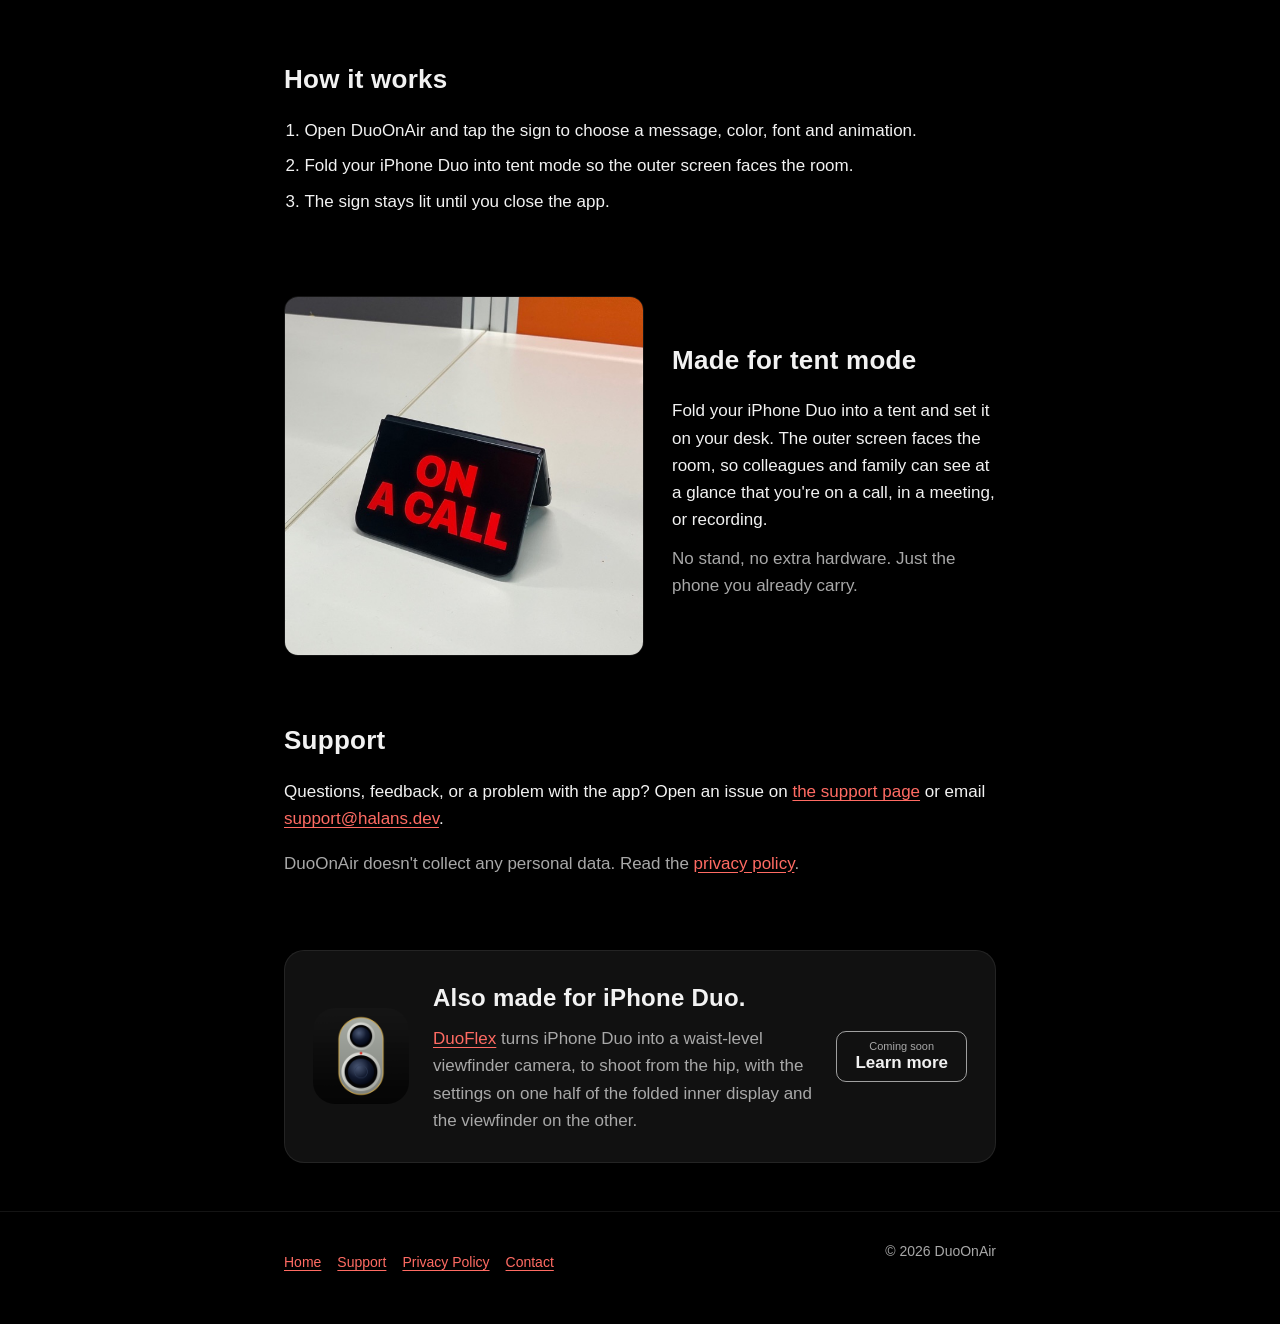
==== commit 09ac9b76: "Add responsive hamburger menu for mobile navigation and include nav.js in relevant HTML files" ====
--- a/index.html
+++ b/index.html
@@ -4,23 +4,55 @@
   <meta charset="utf-8">
   <meta name="viewport" content="width=device-width, initial-scale=1">
   <title>DuoOnAir — An On Air sign for iPhone Duo</title>
-  <meta name="description" content="DuoOnAir turns the outer screen of iPhone Duo into a glowing On Air sign. Stand it up in tent mode and let people know you're recording, in a meeting, or busy.">
+  <meta name="description" content="DuoOnAir turns the outer screen of iPhone Duo into a glowing On Air sign. Stand it up in tent mode to show you're recording, in a meeting, or busy.">
   <meta name="theme-color" content="#000000">
   <link rel="canonical" href="https://halans.github.io/duo-on-air/">
   <!-- Link previews (Messages, Slack, social media) -->
   <meta property="og:type" content="website">
   <meta property="og:site_name" content="DuoOnAir">
+  <meta property="og:locale" content="en_US">
   <meta property="og:title" content="DuoOnAir — An On Air sign for iPhone Duo">
-  <meta property="og:description" content="DuoOnAir turns the outer screen of iPhone Duo into a glowing On Air sign. Stand it up in tent mode and let people know you're recording, in a meeting, or busy.">
+  <meta property="og:description" content="DuoOnAir turns the outer screen of iPhone Duo into a glowing On Air sign. Stand it up in tent mode to show you're recording, in a meeting, or busy.">
   <meta property="og:url" content="https://halans.github.io/duo-on-air/">
   <meta property="og:image" content="https://halans.github.io/duo-on-air/assets/og-image.jpg">
   <meta property="og:image:width" content="1200">
   <meta property="og:image:height" content="630">
   <meta property="og:image:alt" content="An iPhone Duo folded into a tent on a desk, its outer screen showing ON A CALL in red.">
   <meta name="twitter:card" content="summary_large_image">
+  <meta name="twitter:title" content="DuoOnAir — An On Air sign for iPhone Duo">
+  <meta name="twitter:description" content="DuoOnAir turns the outer screen of iPhone Duo into a glowing On Air sign. Stand it up in tent mode to show you're recording, in a meeting, or busy.">
+  <meta name="twitter:image" content="https://halans.github.io/duo-on-air/assets/og-image.jpg">
+  <meta name="twitter:image:alt" content="An iPhone Duo folded into a tent on a desk, its outer screen showing ON A CALL in red.">
+  <link rel="icon" href="favicon.ico" sizes="any">
   <link rel="icon" type="image/png" href="assets/favicon.png">
   <link rel="apple-touch-icon" href="assets/apple-touch-icon.png">
+  <meta name="apple-itunes-app" content="app-id=6833641045">
   <link rel="stylesheet" href="assets/style.css">
+  <script type="application/ld+json">
+{
+  "@context": "https://schema.org",
+  "@type": "MobileApplication",
+  "name": "DuoOnAir",
+  "description": "An On Air sign for iPhone Duo. Turns the outer screen into a glowing sign with 31 ready-made messages, neon animations, custom colors and typefaces.",
+  "applicationCategory": "UtilitiesApplication",
+  "operatingSystem": "iOS",
+  "url": "https://halans.github.io/duo-on-air/",
+  "image": "https://halans.github.io/duo-on-air/assets/icon-512.png",
+  "screenshot": [
+    "https://halans.github.io/duo-on-air/assets/screenshot-sign.jpg",
+    "https://halans.github.io/duo-on-air/assets/screenshot-settings.jpg",
+    "https://halans.github.io/duo-on-air/assets/screenshot-help.jpg"
+  ],
+  "downloadUrl": "https://apps.apple.com/us/app/duoonair/id6833641045",
+  "installUrl": "https://apps.apple.com/us/app/duoonair/id6833641045",
+  "offers": {
+    "@type": "Offer",
+    "price": "0",
+    "priceCurrency": "USD"
+  },
+  "inLanguage": "en"
+}
+  </script>
 </head>
 <body>
   <header class="site-header">
@@ -33,12 +65,13 @@
       </nav>
     </div>
   </header>
+  <script src="assets/nav.js"></script>
 
   <main>
     <div class="wrap">
       <section class="hero">
         <img class="app-icon" src="assets/icon-512.png" alt="DuoOnAir app icon" width="128" height="128">
-        <h1 class="neon" aria-label="On Air">ON<br>AIR</h1>
+        <h1 class="neon"><span class="sr-only">DuoOnAir, an </span>ON<br>AIR<span class="sr-only"> sign for iPhone Duo</span></h1>
         <p class="tagline">Turn the outer screen of your iPhone Duo into a glowing On Air sign.</p>
         <p class="subtle">Stand it up in tent mode and let everyone know you're recording, in a meeting, or just busy.</p>
         <a class="app-store" href="https://apps.apple.com/us/app/duoonair/id6833641045"><img src="assets/app-store-badge.svg" alt="Download on the App Store" width="150" height="50"></a>
--- a/assets/style.css
+++ b/assets/style.css
@@ -40,8 +40,52 @@
 .site-header .wrap { display: flex; align-items: center; justify-content: space-between; gap: 16px; }
 .brand { display: flex; align-items: center; gap: 10px; color: var(--text); text-decoration: none; font-weight: 700; letter-spacing: 0.02em; }
 .brand img { width: 32px; height: 32px; border-radius: 8px; }
-.site-header nav a { margin-left: 18px; color: var(--text-dim); text-decoration: none; font-size: 15px; }
+.site-header nav { display: flex; align-items: center; }
+/* 44px-tall tap targets; the padding replaces the old margin so spacing is unchanged on desktop. */
+.site-header nav a { display: inline-flex; align-items: center; min-height: 44px; padding: 0 9px; color: var(--text-dim); text-decoration: none; font-size: 15px; }
+.site-header nav a:last-child { padding-right: 0; }
+/* Phones without JavaScript: logo above, links centered below. */
+@media (max-width: 560px) {
+  .site-header { padding: 12px 0 4px; }
+  .site-header .wrap { flex-direction: column; gap: 2px; }
+  .site-header nav { justify-content: center; }
+  .site-header nav a { padding: 0 14px; font-size: 16px; }
+  .site-header nav a:last-child { padding-right: 14px; }
+}
 .site-header nav a:hover, .site-header nav a[aria-current="page"] { color: var(--text); }
+
+/* Hamburger menu (button added by assets/nav.js) */
+.nav-toggle { display: none; }
+@media (max-width: 560px) {
+  .site-header.has-toggle { padding: 8px 0; }
+  .site-header.has-toggle .wrap { flex-direction: row; flex-wrap: wrap; justify-content: space-between; gap: 0; }
+  .nav-toggle {
+    display: inline-flex; align-items: center; justify-content: center;
+    width: 44px; height: 44px; margin-right: -10px; padding: 0;
+    background: none; border: 0; border-radius: 10px; color: var(--text); cursor: pointer;
+  }
+  .nav-toggle:focus-visible { outline: 2px solid var(--red-soft); outline-offset: 2px; }
+  .nav-toggle .bars { position: relative; display: block; width: 22px; height: 16px; }
+  .nav-toggle .bars i {
+    position: absolute; left: 0; width: 100%; height: 2px; border-radius: 2px; background: currentColor;
+    transition: transform 0.2s ease, opacity 0.2s ease;
+  }
+  .nav-toggle .bars i:nth-child(1) { top: 0; }
+  .nav-toggle .bars i:nth-child(2) { top: 7px; }
+  .nav-toggle .bars i:nth-child(3) { top: 14px; }
+  .nav-toggle[aria-expanded="true"] .bars i:nth-child(1) { transform: translateY(7px) rotate(45deg); }
+  .nav-toggle[aria-expanded="true"] .bars i:nth-child(2) { opacity: 0; }
+  .nav-toggle[aria-expanded="true"] .bars i:nth-child(3) { transform: translateY(-7px) rotate(-45deg); }
+  .site-header.has-toggle nav {
+    display: none; flex-direction: column; align-items: stretch; width: 100%;
+    margin-top: 8px; padding-top: 4px; border-top: 1px solid var(--line);
+  }
+  .site-header.has-toggle.open nav { display: flex; }
+  .site-header.has-toggle nav a,
+  .site-header.has-toggle nav a:last-child { padding: 0 2px; font-size: 18px; min-height: 48px; }
+  .site-header.has-toggle nav a + a { border-top: 1px solid var(--line); }
+}
+@media (prefers-reduced-motion: reduce) { .nav-toggle .bars i { transition: none; } }
 
 /* Hero */
 .hero { text-align: center; padding: 48px 0 32px; }
@@ -159,7 +203,9 @@
 /* Footer */
 .site-footer { margin-top: 48px; padding: 28px 0 40px; border-top: 1px solid var(--line); color: var(--text-dim); font-size: 14px; }
 .site-footer .wrap { display: flex; flex-wrap: wrap; justify-content: space-between; gap: 12px; }
-.site-footer nav a { margin-right: 16px; }
+.site-footer nav { display: flex; flex-wrap: wrap; }
+.site-footer nav a { display: inline-flex; align-items: center; min-height: 44px; margin-right: 16px; }
+@media (max-width: 560px) { .site-footer .wrap { flex-direction: column; align-items: center; text-align: center; } .site-footer nav { justify-content: center; } .site-footer nav a { margin: 0 8px; } }
 
 /* Four audience cards read best as a 2×2 grid. */
 .features.audience { grid-template-columns: repeat(2, 1fr); }
@@ -187,3 +233,12 @@
   .promo-icon { width: 72px; height: 72px; border-radius: 16px; }
   .promo-cta { grid-column: 1 / -1; justify-self: start; }
 }
+
+/* Text for screen readers and crawlers only */
+.sr-only { position: absolute; width: 1px; height: 1px; margin: -1px; padding: 0; overflow: hidden; clip: rect(0 0 0 0); white-space: nowrap; border: 0; }
+
+/* 404 page */
+.not-found { padding: 80px 0 48px; }
+.home-link { display: inline-block; margin-top: 24px; padding: 12px 22px; border: 1px solid var(--line); border-radius: 999px; color: var(--text); text-decoration: none; font-weight: 600; }
+.home-link:hover { border-color: var(--red); }
+.home-link:focus-visible { outline: 2px solid var(--red-soft); outline-offset: 4px; }
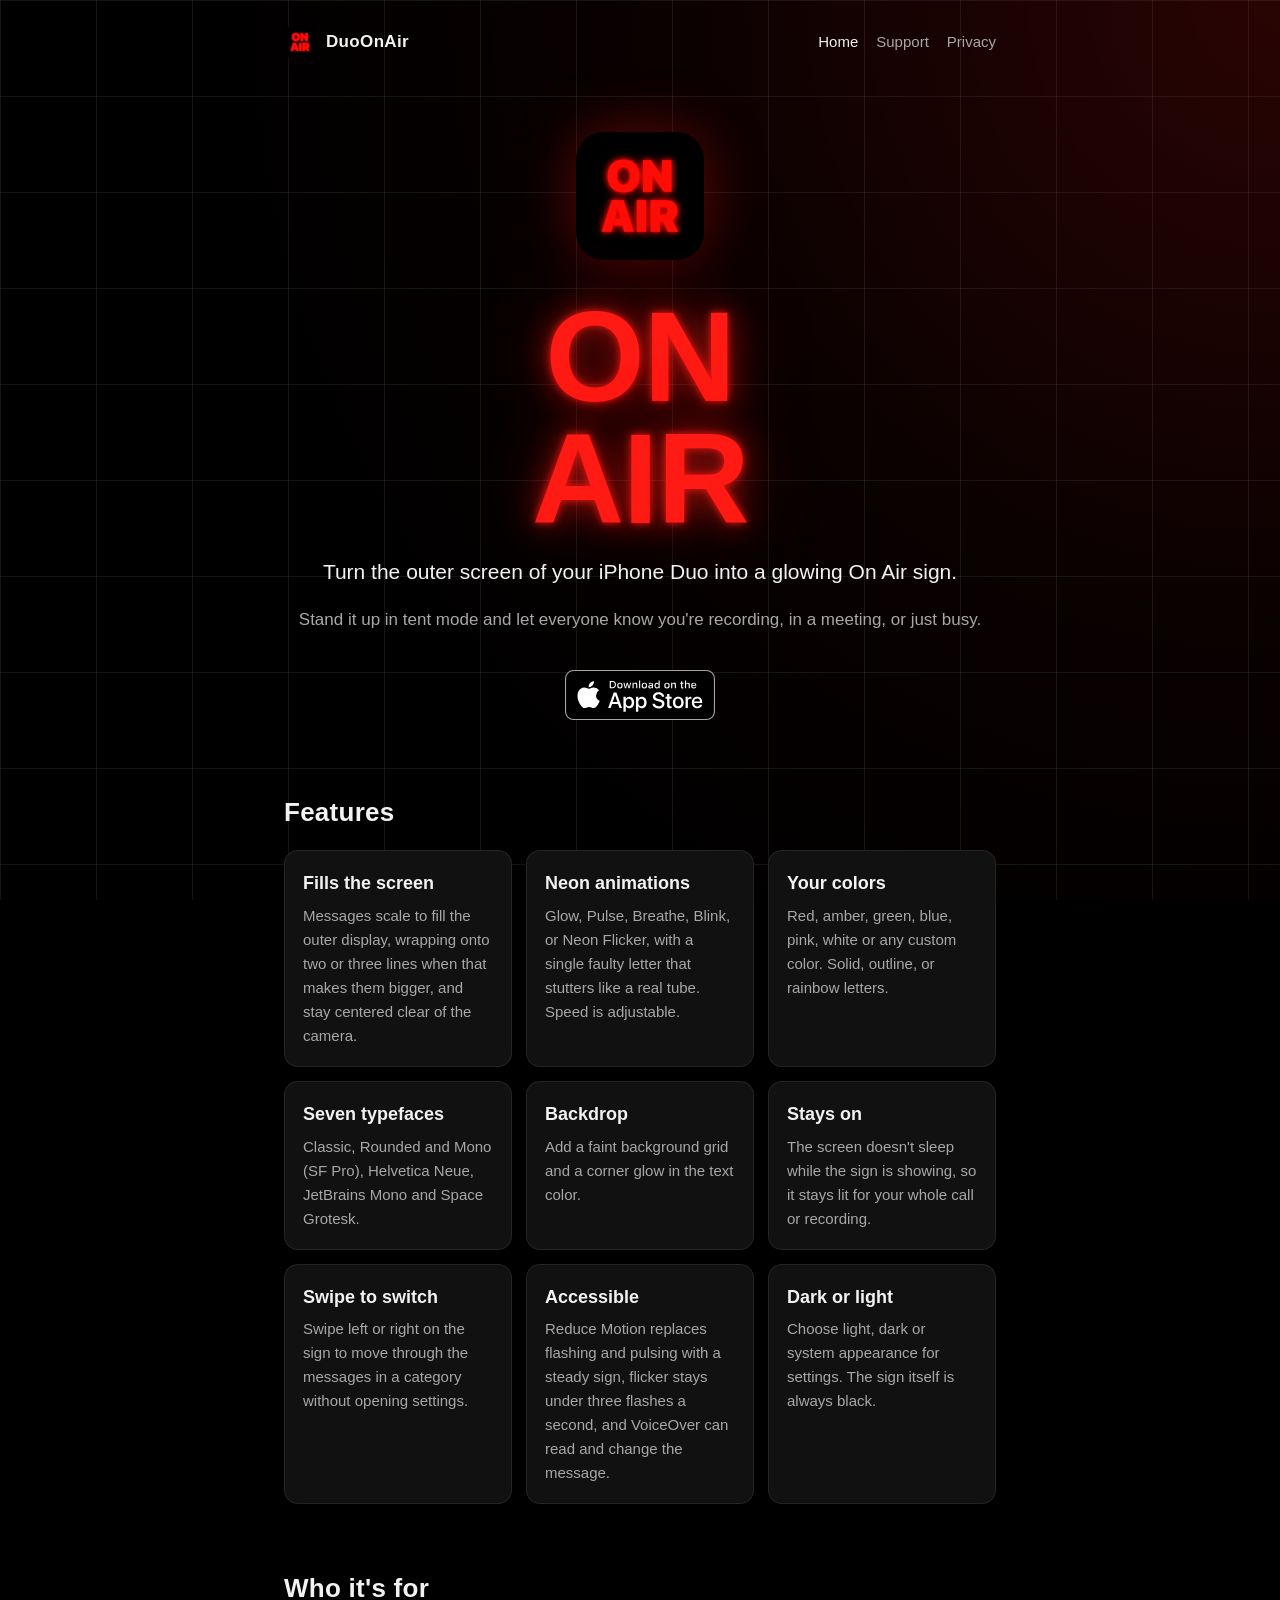
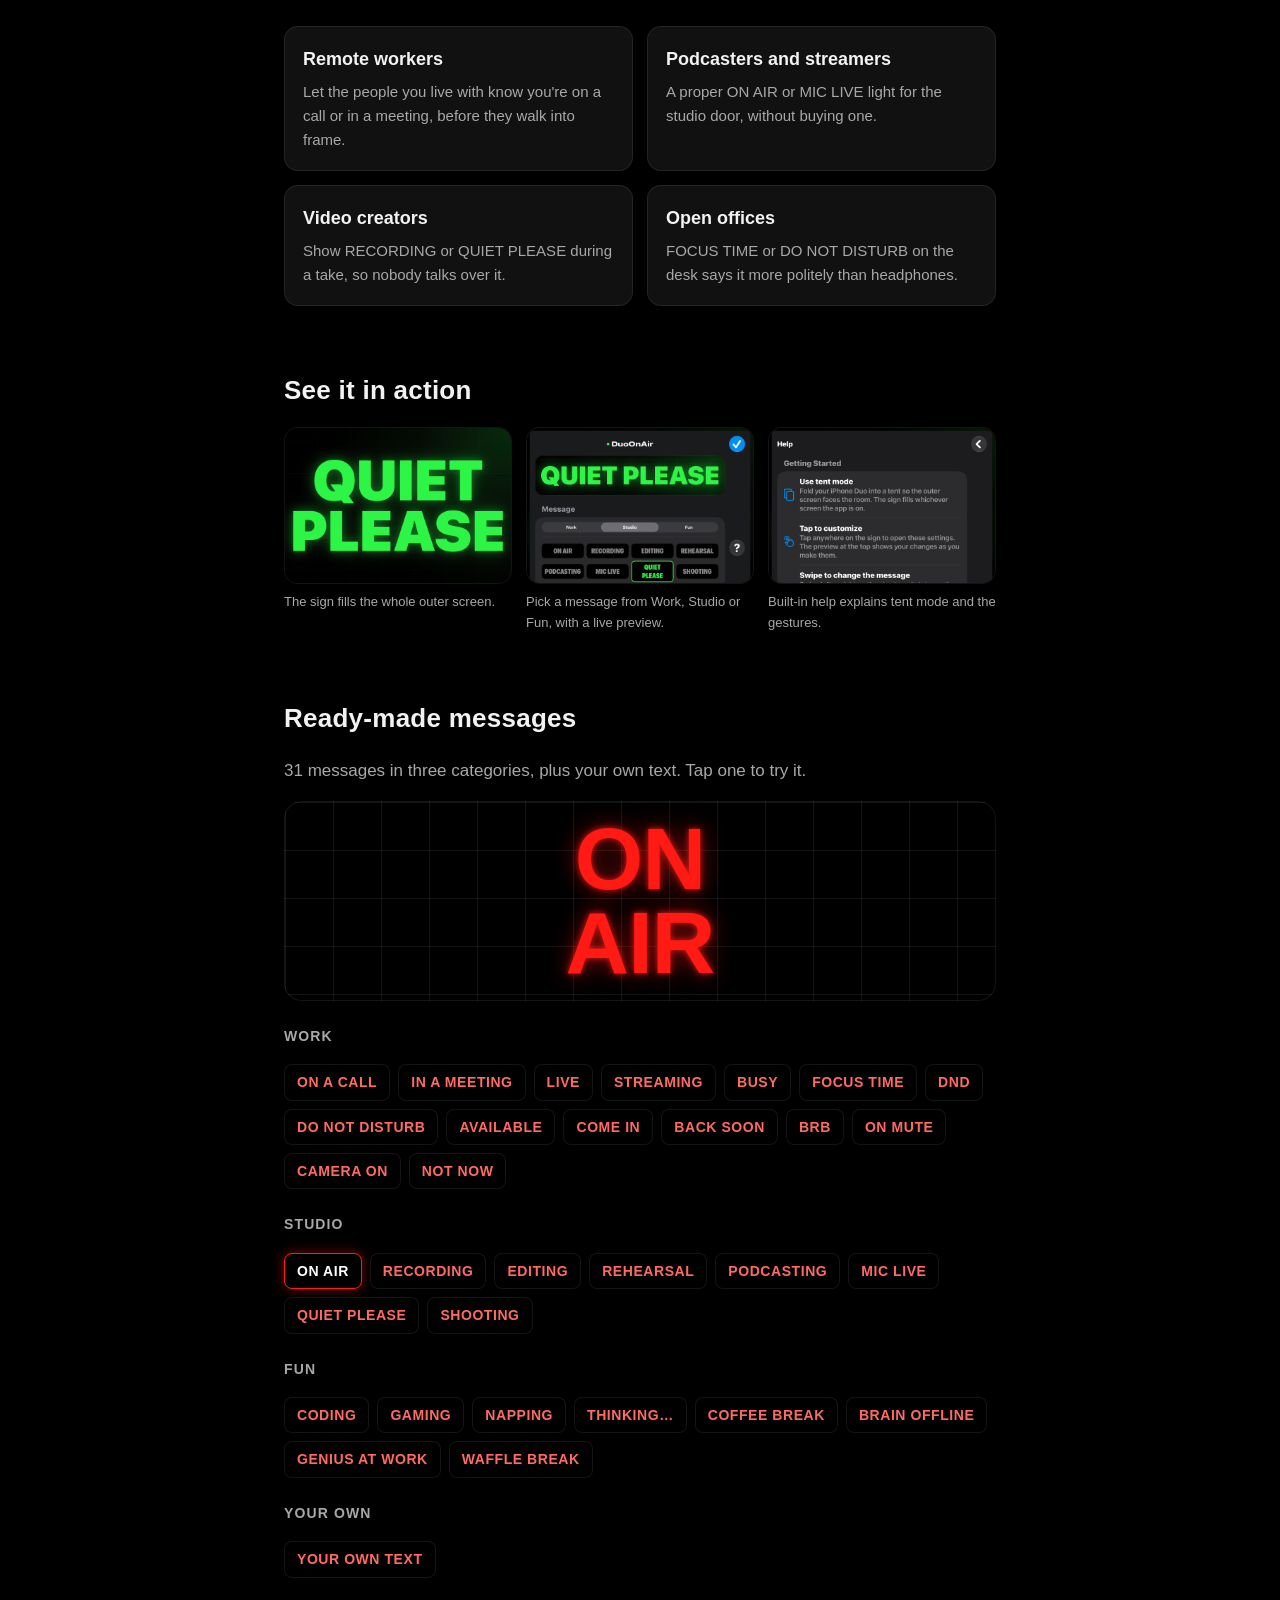
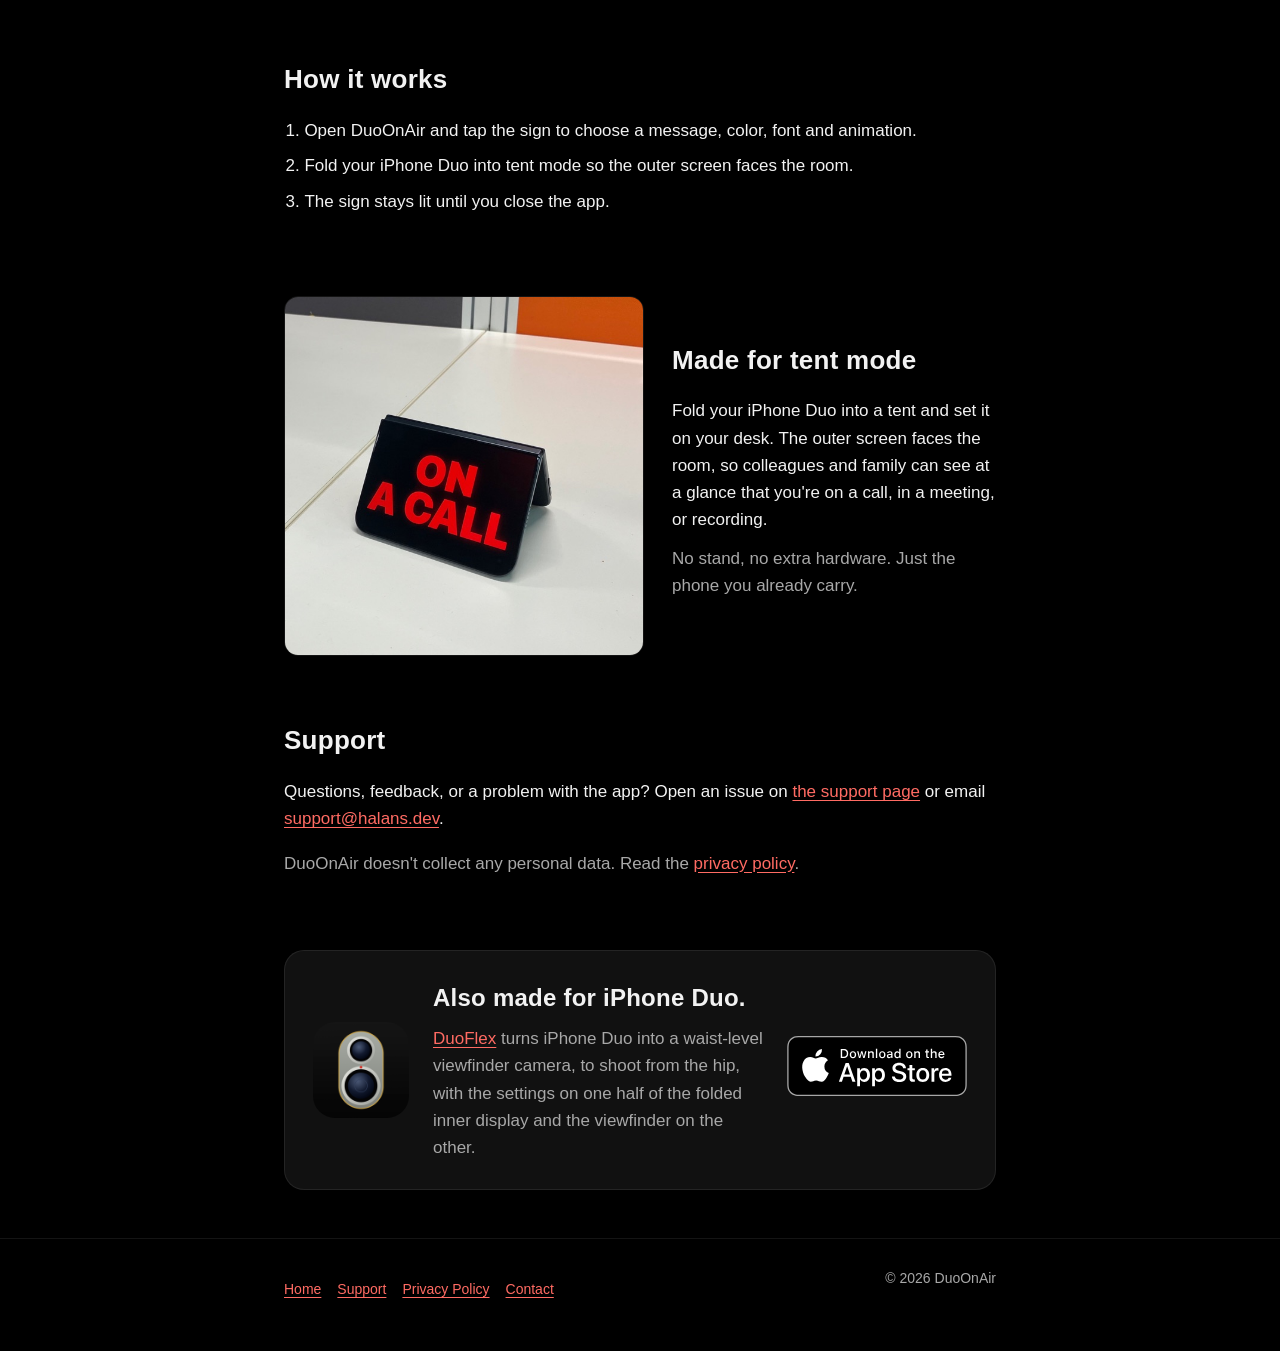
==== commit 171d7341: "Replace "Coming soon" link with App Store badge for DuoFlex app download" ====
--- a/index.html
+++ b/index.html
@@ -225,7 +225,7 @@
           <h2 id="more-apps">Also made for iPhone Duo.</h2>
           <p><a href="https://halans.github.io/DuoFlex/">DuoFlex</a> turns iPhone Duo into a waist-level viewfinder camera, to shoot from the hip, with the settings on one half of the folded inner display and the viewfinder on the other.</p>
         </div>
-        <a class="promo-cta" href="https://halans.github.io/DuoFlex/"><small>Coming soon</small><span>Learn more</span></a>
+         <a class="app-store-badge" href="https://apps.apple.com/app/duoflex-camera/id6835378050"><img src="assets/app-store-badge.svg" alt="Download DuoFlex on the App Store" width="180" height="60"></a>
       </section>
     </div>
   </main>
